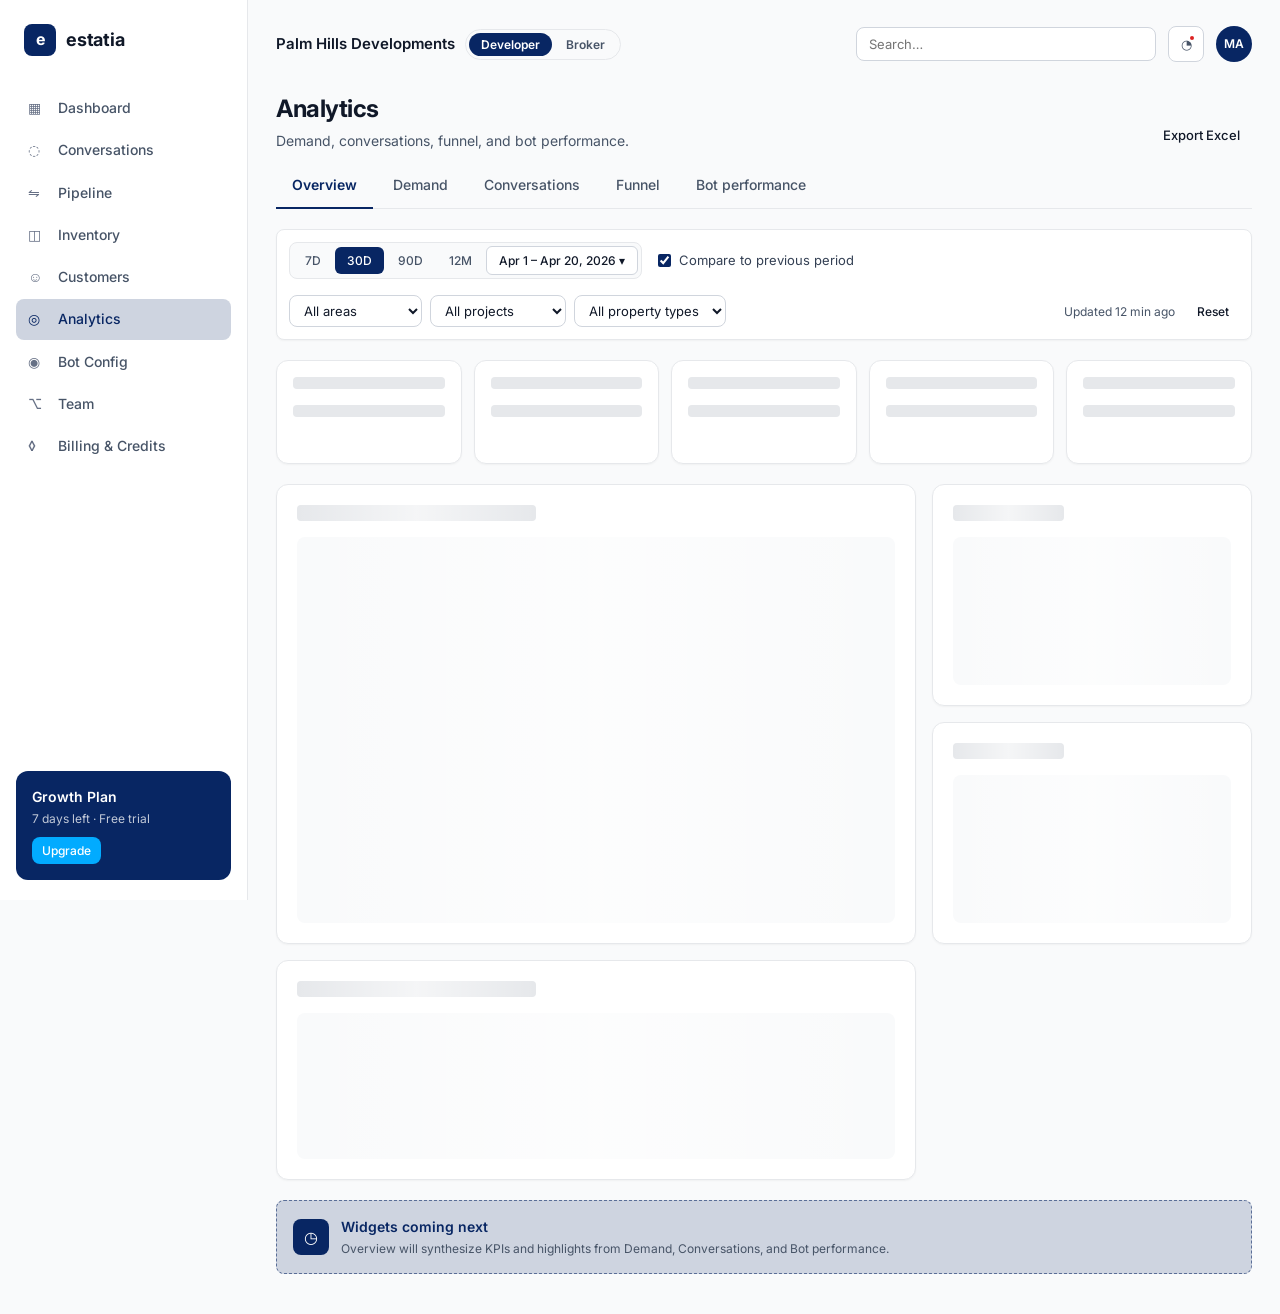
==== docs/prototype/analytics/index.html @ fd3fb876 "Add Subscriber Analytics — Demand Intelligence screen (SCR-160) MVP-aligned Demand Intelligence with" ====
<!DOCTYPE html>
<html lang="en">
<head>
  <meta charset="UTF-8" />
  <meta name="viewport" content="width=device-width, initial-scale=1.0" />
  <title>Estatia — Analytics</title>
  <link rel="stylesheet" href="styles.css" />
  <link rel="preconnect" href="https://fonts.googleapis.com" />
  <link rel="preconnect" href="https://fonts.gstatic.com" crossorigin />
  <link href="https://fonts.googleapis.com/css2?family=Inter:wght@400;500;600;700&display=swap" rel="stylesheet" />
</head>
<body>

<div class="app">

  <!-- Sidebar (reused from dashboard) -->
  <aside class="sidebar">
    <div class="brand">
      <div class="brand-mark">e</div>
      <div class="brand-name">estatia</div>
    </div>
    <nav class="nav">
      <a class="nav-item"><span class="ico">▦</span> Dashboard</a>
      <a class="nav-item"><span class="ico">◌</span> Conversations</a>
      <a class="nav-item"><span class="ico">⇋</span> Pipeline</a>
      <a class="nav-item"><span class="ico">◫</span> Inventory</a>
      <a class="nav-item"><span class="ico">☺</span> Customers</a>
      <a class="nav-item active"><span class="ico">◎</span> Analytics</a>
      <a class="nav-item"><span class="ico">◉</span> Bot Config</a>
      <a class="nav-item"><span class="ico">⌥</span> Team</a>
      <a class="nav-item"><span class="ico">◊</span> Billing &amp; Credits</a>
    </nav>
    <div class="sidebar-footer">
      <div class="plan-card">
        <div class="plan-title">Growth Plan</div>
        <div class="plan-sub">7 days left · Free trial</div>
        <button class="btn btn-primary btn-sm">Upgrade</button>
      </div>
    </div>
  </aside>

  <!-- Main -->
  <main class="main">

    <!-- Top Bar -->
    <header class="topbar">
      <div class="topbar-left">
        <div class="account">
          <div class="account-name" data-name-developer="Palm Hills Developments" data-name-broker="Nile Realty Brokers">Palm Hills Developments</div>
          <div class="mode-toggle" role="tablist" aria-label="Account mode">
            <button class="mode-btn is-active" data-mode="developer" role="tab" aria-selected="true">Developer</button>
            <button class="mode-btn" data-mode="broker" role="tab" aria-selected="false">Broker</button>
          </div>
        </div>
      </div>
      <div class="topbar-right">
        <div class="search"><input type="search" placeholder="Search…" /></div>
        <button class="icon-btn" aria-label="Notifications">◔<span class="dot"></span></button>
        <div class="avatar">MA</div>
      </div>
    </header>

    <!-- Page header -->
    <div class="page-header">
      <div>
        <h1>Analytics</h1>
        <div class="subtitle">Demand, conversations, funnel, and bot performance.</div>
      </div>
      <div class="page-header-actions">
        <button class="btn btn-secondary">Export Excel</button>
      </div>
    </div>

    <!-- Section tabs -->
    <nav class="section-tabs" aria-label="Analytics sections">
      <a class="section-tab is-active" data-tab="overview">Overview</a>
      <a class="section-tab" data-tab="demand">Demand</a>
      <a class="section-tab" data-tab="conversations">Conversations</a>
      <a class="section-tab" data-tab="funnel">Funnel</a>
      <a class="section-tab" data-tab="bot">Bot performance</a>
    </nav>

    <!-- Global filter bar -->
    <div class="filter-bar" role="region" aria-label="Filters">
      <div class="filter-group filter-range">
        <button class="range-btn">7D</button>
        <button class="range-btn is-active">30D</button>
        <button class="range-btn">90D</button>
        <button class="range-btn">12M</button>
        <button class="range-btn range-custom">Apr 1 – Apr 20, 2026 ▾</button>
      </div>

      <div class="filter-group">
        <label class="filter-toggle">
          <input type="checkbox" checked />
          <span>Compare to previous period</span>
        </label>
      </div>

      <div class="filter-group filter-selects">
        <select class="filter-select">
          <option>All areas</option>
          <option>6th of October</option>
          <option>New Cairo</option>
          <option>North Coast</option>
        </select>
        <select class="filter-select">
          <option>All projects</option>
          <option>Palm Hills West</option>
          <option>Badya</option>
        </select>
        <select class="filter-select">
          <option>All property types</option>
          <option>Apartment</option>
          <option>Villa</option>
          <option>Townhouse</option>
        </select>
      </div>

      <div class="filter-group filter-tail">
        <span class="filter-meta muted">Updated 12 min ago</span>
        <button class="btn btn-ghost btn-sm">Reset</button>
      </div>
    </div>

    <!-- Content region (placeholder — widgets come in step 2+) -->
    <section class="analytics-content" data-active-tab="overview">

      <!-- Overview placeholder -->
      <div class="tab-panel is-active" data-panel="overview">
        <div class="placeholder-strip">
          <div class="placeholder-kpi" aria-hidden="true"></div>
          <div class="placeholder-kpi" aria-hidden="true"></div>
          <div class="placeholder-kpi" aria-hidden="true"></div>
          <div class="placeholder-kpi" aria-hidden="true"></div>
          <div class="placeholder-kpi" aria-hidden="true"></div>
        </div>
        <div class="placeholder-grid">
          <div class="placeholder-widget placeholder-widget-lg" aria-hidden="true">
            <div class="placeholder-widget-head"></div>
            <div class="placeholder-widget-body"></div>
          </div>
          <div class="placeholder-widget" aria-hidden="true">
            <div class="placeholder-widget-head"></div>
            <div class="placeholder-widget-body"></div>
          </div>
          <div class="placeholder-widget" aria-hidden="true">
            <div class="placeholder-widget-head"></div>
            <div class="placeholder-widget-body"></div>
          </div>
          <div class="placeholder-widget" aria-hidden="true">
            <div class="placeholder-widget-head"></div>
            <div class="placeholder-widget-body"></div>
          </div>
        </div>
        <div class="scaffold-note">
          <span class="scaffold-note-icon" aria-hidden="true">◷</span>
          <div>
            <div class="scaffold-note-title">Widgets coming next</div>
            <div class="scaffold-note-sub muted">Overview will synthesize KPIs and highlights from Demand, Conversations, and Bot performance.</div>
          </div>
        </div>
      </div>

      <!-- DEMAND — Subscriber Analytics: Demand Intelligence (SCR-160) -->
      <div class="tab-panel" data-panel="demand" hidden>

        <!-- Section intro -->
        <div class="section-intro">
          <h2 class="section-heading">Demand Intelligence</h2>
          <p class="section-sub muted">What customers are most frequently asking for across areas, projects, and preferences.</p>
        </div>

        <!-- ── Top Signals ── -->
        <div class="analytics-section">
          <h3 class="section-title">Top Signals</h3>
          <div class="kpi-strip kpi-strip-5">
            <div class="kpi-card kpi-signal">
              <div class="kpi-label">Top area</div>
              <div class="kpi-value">New Cairo</div>
              <div class="kpi-delta good">412 inquiries · 22%</div>
            </div>
            <div class="kpi-card kpi-signal">
              <div class="kpi-label">Top project</div>
              <div class="kpi-value">Palm Hills West</div>
              <div class="kpi-delta good">218 inquiries · 12%</div>
            </div>
            <div class="kpi-card kpi-signal">
              <div class="kpi-label">Top property type</div>
              <div class="kpi-value">Apartment</div>
              <div class="kpi-delta good">1,257 inquiries · 68%</div>
            </div>
            <div class="kpi-card kpi-signal">
              <div class="kpi-label">Top budget range</div>
              <div class="kpi-value">2–5M EGP</div>
              <div class="kpi-delta good">757 inquiries · 41%</div>
            </div>
            <div class="kpi-card kpi-signal">
              <div class="kpi-label">Top finishing</div>
              <div class="kpi-value">Fully Finished</div>
              <div class="kpi-delta good">776 inquiries · 42%</div>
            </div>
          </div>
        </div>

        <!-- ── Demand Distribution (Area + Projects) ── -->
        <div class="analytics-section">
          <h3 class="section-title">Demand Distribution</h3>
          <div class="widget-grid grid-2-1">
            <!-- A1 — horizontal ranked bars -->
            <article class="widget" data-metric="A1">
              <header class="widget-head">
                <div>
                  <span class="metric-id">A1</span>
                  <h3 class="widget-title">Inquiry volume by area</h3>
                </div>
                <div class="widget-actions">
                  <span class="phase-pill phase-mvp">MVP</span>
                  <button class="widget-menu" aria-label="Options">⋯</button>
                </div>
              </header>
              <div class="widget-body">
                <ul class="hbar-list">
                  <li><span class="hbar-label">New Cairo</span><div class="hbar"><span class="hbar-fill" style="width:100%"></span></div><span class="hbar-value">412</span></li>
                  <li><span class="hbar-label">6th of October</span><div class="hbar"><span class="hbar-fill" style="width:82%"></span></div><span class="hbar-value">339</span></li>
                  <li><span class="hbar-label">Sheikh Zayed</span><div class="hbar"><span class="hbar-fill" style="width:67%"></span></div><span class="hbar-value">276</span></li>
                  <li><span class="hbar-label">North Coast</span><div class="hbar"><span class="hbar-fill" style="width:55%"></span></div><span class="hbar-value">227</span></li>
                  <li><span class="hbar-label">Mostakbal City</span><div class="hbar"><span class="hbar-fill" style="width:43%"></span></div><span class="hbar-value">177</span></li>
                  <li><span class="hbar-label">New Admin. Capital</span><div class="hbar"><span class="hbar-fill" style="width:38%"></span></div><span class="hbar-value">156</span></li>
                  <li><span class="hbar-label">Ain Sokhna</span><div class="hbar"><span class="hbar-fill" style="width:26%"></span></div><span class="hbar-value">107</span></li>
                </ul>
              </div>
              <footer class="widget-foot muted">Click a bar to filter the Conversations list by area.</footer>
            </article>

            <!-- A2 — lollipop chart (Top projects) -->
            <article class="widget" data-metric="A2">
              <header class="widget-head">
                <div>
                  <span class="metric-id">A2</span>
                  <h3 class="widget-title">Top projects</h3>
                </div>
                <span class="phase-pill phase-mvp">MVP</span>
              </header>
              <div class="widget-body">
                <ul class="lollipop-list">
                  <li><span class="lolli-label">Palm Hills West</span><div class="lolli-track"><span class="lolli-line" style="width:100%"></span><span class="lolli-dot" style="left:100%"></span></div><span class="lolli-value">218</span></li>
                  <li><span class="lolli-label">Badya</span><div class="lolli-track"><span class="lolli-line" style="width:76%"></span><span class="lolli-dot" style="left:76%"></span></div><span class="lolli-value">165</span></li>
                  <li><span class="lolli-label">Mountain View</span><div class="lolli-track"><span class="lolli-line" style="width:58%"></span><span class="lolli-dot" style="left:58%"></span></div><span class="lolli-value">127</span></li>
                  <li><span class="lolli-label">Hyde Park</span><div class="lolli-track"><span class="lolli-line" style="width:44%"></span><span class="lolli-dot" style="left:44%"></span></div><span class="lolli-value">96</span></li>
                  <li><span class="lolli-label">Marassi</span><div class="lolli-track"><span class="lolli-line" style="width:33%"></span><span class="lolli-dot" style="left:33%"></span></div><span class="lolli-value">71</span></li>
                </ul>
              </div>
            </article>
          </div>
        </div><!-- /.analytics-section Demand Distribution -->

        <!-- ── Property Breakdown (Type + Bedrooms + Budget) ── -->
        <div class="analytics-section">
          <h3 class="section-title">Property Breakdown</h3>
          <div class="widget-grid grid-3">
            <!-- A3 — donut chart (Property type) -->
            <article class="widget" data-metric="A3">
              <header class="widget-head">
                <div>
                  <span class="metric-id">A3</span>
                  <h3 class="widget-title">Property type</h3>
                </div>
                <span class="phase-pill phase-mvp">MVP</span>
              </header>
              <div class="widget-body donut-body donut-body-compact">
                <div class="donut" style="--a:68;--b:84;--c:94;--d:98;">
                  <div class="donut-center">
                    <div class="donut-total">1,847</div>
                    <div class="donut-label muted">inquiries</div>
                  </div>
                </div>
                <ul class="donut-legend">
                  <li><span class="sw sw-p1"></span>Apartment<b>68%</b></li>
                  <li><span class="sw sw-p2"></span>Villa<b>16%</b></li>
                  <li><span class="sw sw-p3"></span>Townhouse<b>10%</b></li>
                  <li><span class="sw sw-p4"></span>Duplex<b>4%</b></li>
                  <li><span class="sw sw-p5"></span>Studio<b>2%</b></li>
                </ul>
              </div>
            </article>

            <!-- A4 — vertical column chart (Bedrooms) -->
            <article class="widget" data-metric="A4">
              <header class="widget-head">
                <div>
                  <span class="metric-id">A4</span>
                  <h3 class="widget-title">Bedrooms</h3>
                </div>
                <span class="phase-pill phase-mvp">MVP</span>
              </header>
              <div class="widget-body">
                <div class="col-chart" role="img" aria-label="Bedroom distribution">
                  <div class="col-col"><span class="col-val">2%</span><span class="col-bar" style="height:5%"></span><span class="col-label">Studio</span></div>
                  <div class="col-col"><span class="col-val">9%</span><span class="col-bar" style="height:24%"></span><span class="col-label">1 BR</span></div>
                  <div class="col-col"><span class="col-val">29%</span><span class="col-bar" style="height:76%"></span><span class="col-label">2 BR</span></div>
                  <div class="col-col is-peak"><span class="col-val">38%</span><span class="col-bar" style="height:100%"></span><span class="col-label">3 BR</span></div>
                  <div class="col-col"><span class="col-val">18%</span><span class="col-bar" style="height:47%"></span><span class="col-label">4 BR</span></div>
                  <div class="col-col"><span class="col-val">4%</span><span class="col-bar" style="height:11%"></span><span class="col-label">5+</span></div>
                </div>
              </div>
            </article>

            <!-- A5 — 100% stacked segmented bar (Budget range) -->
            <article class="widget" data-metric="A5">
              <header class="widget-head">
                <div>
                  <span class="metric-id">A5</span>
                  <h3 class="widget-title">Budget range distribution</h3>
                </div>
                <span class="phase-pill phase-mvp">MVP</span>
              </header>
              <div class="widget-body stacked-body">
                <div class="stacked-scale">
                  <span>0%</span><span>25%</span><span>50%</span><span>75%</span><span>100%</span>
                </div>
                <div class="stacked-bar">
                  <span class="stacked-seg seg-1" style="width:41%">41%</span>
                  <span class="stacked-seg seg-2" style="width:32%">32%</span>
                  <span class="stacked-seg seg-3" style="width:16%">16%</span>
                  <span class="stacked-seg seg-4" style="width:11%">11%</span>
                </div>
                <ul class="stacked-legend">
                  <li><span class="sw sw-s1"></span>2–5M EGP<b>757</b></li>
                  <li><span class="sw sw-s2"></span>5–10M EGP<b>591</b></li>
                  <li><span class="sw sw-s3"></span>10M+ EGP<b>296</b></li>
                  <li><span class="sw sw-s4"></span>&lt;2M EGP<b>203</b></li>
                </ul>
              </div>
            </article>
          </div>
        </div><!-- /.analytics-section Property Breakdown -->

        <!-- ── Customer Preferences ── -->
        <div class="analytics-section">
          <h3 class="section-title">Customer Preferences</h3>
          <div class="widget-grid grid-2">
            <!-- A7 — Finishing preference (rings) -->
            <article class="widget" data-metric="A7">
              <header class="widget-head">
                <div>
                  <span class="metric-id">A7</span>
                  <h3 class="widget-title">Finishing preference</h3>
                </div>
                <span class="phase-pill phase-mvp">MVP</span>
              </header>
              <div class="widget-body donut-body">
                <div class="donut" style="--a:42;--b:70;--c:82;--d:94;">
                  <div class="donut-center">
                    <div class="donut-total">1,847</div>
                    <div class="donut-label muted">inquiries</div>
                  </div>
                </div>
                <ul class="donut-legend">
                  <li><span class="sw sw-p1"></span>Fully Finished<b>42%</b></li>
                  <li><span class="sw sw-p2"></span>Semi-Finished<b>28%</b></li>
                  <li><span class="sw sw-p3"></span>Furnished<b>12%</b></li>
                  <li><span class="sw sw-p4"></span>Flexi-Finished<b>12%</b></li>
                  <li><span class="sw sw-p5"></span>Not Finished<b>6%</b></li>
                </ul>
              </div>
            </article>

            <!-- A6 — Delivery timeline preference (horizontal bar chart) -->
            <article class="widget" data-metric="A6">
              <header class="widget-head">
                <div>
                  <span class="metric-id">A6</span>
                  <h3 class="widget-title">Delivery timeline preference</h3>
                </div>
                <span class="phase-pill phase-mvp">MVP</span>
              </header>
              <div class="widget-body">
                <ul class="hbar-list hbar-list-compact">
                  <li>
                    <span class="hbar-label">Ready / Immediate</span>
                    <div class="hbar"><span class="hbar-fill" style="width:46%"></span></div>
                    <span class="hbar-value">849</span>
                  </li>
                  <li>
                    <span class="hbar-label">1–2 years</span>
                    <div class="hbar"><span class="hbar-fill" style="width:100%"></span></div>
                    <span class="hbar-value">647</span>
                  </li>
                  <li>
                    <span class="hbar-label">3–5 years</span>
                    <div class="hbar"><span class="hbar-fill" style="width:40%"></span></div>
                    <span class="hbar-value">258</span>
                  </li>
                  <li>
                    <span class="hbar-label">5+ years</span>
                    <div class="hbar"><span class="hbar-fill" style="width:14%"></span></div>
                    <span class="hbar-value">93</span>
                  </li>
                </ul>
              </div>
              <footer class="widget-foot muted">Share of inquiries by requested handover window.</footer>
            </article>
          </div>
        </div><!-- /.analytics-section Customer Preferences -->

        <!-- ── Broker-only: Top Developers by Inquiry ── -->
        <div class="analytics-section broker-only" data-mode="broker" hidden>
          <div class="section-title-row">
            <h3 class="section-title">Top Developers by Inquiry</h3>
            <span class="phase-pill phase-broker">Broker mode</span>
          </div>
          <div class="widget-grid">
            <article class="widget" data-metric="A8">
              <header class="widget-head">
                <div>
                  <span class="metric-id">A8</span>
                  <h3 class="widget-title">Top developers</h3>
                </div>
                <div class="widget-actions">
                  <span class="phase-pill phase-broker">Broker</span>
                  <button class="widget-menu" aria-label="Options">⋯</button>
                </div>
              </header>
              <div class="widget-body">
                <ul class="hbar-list">
                  <li><span class="hbar-label">Palm Hills Developments</span><div class="hbar"><span class="hbar-fill hbar-fill-alt" style="width:100%"></span></div><span class="hbar-value">287</span></li>
                  <li><span class="hbar-label">SODIC</span><div class="hbar"><span class="hbar-fill hbar-fill-alt" style="width:78%"></span></div><span class="hbar-value">224</span></li>
                  <li><span class="hbar-label">Mountain View</span><div class="hbar"><span class="hbar-fill hbar-fill-alt" style="width:64%"></span></div><span class="hbar-value">183</span></li>
                  <li><span class="hbar-label">Emaar Misr</span><div class="hbar"><span class="hbar-fill hbar-fill-alt" style="width:52%"></span></div><span class="hbar-value">149</span></li>
                  <li><span class="hbar-label">Hyde Park</span><div class="hbar"><span class="hbar-fill hbar-fill-alt" style="width:41%"></span></div><span class="hbar-value">117</span></li>
                  <li><span class="hbar-label">Tatweer Misr</span><div class="hbar"><span class="hbar-fill hbar-fill-alt" style="width:33%"></span></div><span class="hbar-value">95</span></li>
                  <li><span class="hbar-label">Orascom Development</span><div class="hbar"><span class="hbar-fill hbar-fill-alt" style="width:24%"></span></div><span class="hbar-value">68</span></li>
                </ul>
              </div>
              <footer class="widget-foot muted">Derived from this broker's own conversations only.</footer>
            </article>
          </div>
        </div><!-- /.broker-only -->

      </div>

      <div class="tab-panel" data-panel="conversations" hidden>
        <div class="scaffold-note">
          <span class="scaffold-note-icon" aria-hidden="true">◷</span>
          <div>
            <div class="scaffold-note-title">Conversations — 10 widgets planned</div>
            <div class="scaffold-note-sub muted">B1–B10. Volume, timing, language, and bot containment.</div>
          </div>
        </div>
      </div>

      <div class="tab-panel" data-panel="funnel" hidden>
        <div class="scaffold-note">
          <span class="scaffold-note-icon" aria-hidden="true">◷</span>
          <div>
            <div class="scaffold-note-title">Conversion Funnel — 8 widgets planned</div>
            <div class="scaffold-note-sub muted">C1–C8. Pipeline stage counts, transition rates, and time-in-stage.</div>
          </div>
        </div>
      </div>

      <div class="tab-panel" data-panel="bot" hidden>
        <div class="scaffold-note">
          <span class="scaffold-note-icon" aria-hidden="true">◷</span>
          <div>
            <div class="scaffold-note-title">Bot Performance — 6 widgets planned</div>
            <div class="scaffold-note-sub muted">D1–D6. Credits, cost efficiency, fallback rate, and projections.</div>
          </div>
        </div>
      </div>

    </section>

  </main>
</div>

<script src="app.js"></script>
</body>
</html>
---- docs/prototype/analytics/styles.css ----
/* ───────────────────────────────────────────────
   Estatia — Analytics
   Reuses tokens + base shell from the dashboard
─────────────────────────────────────────────── */
@import url("../dashboard/styles.css");

/* Page header actions */
.page-header-actions { display: flex; gap: var(--sp-2); }

/* ─────────── Mode toggle (Developer / Broker) ─────────── */
.mode-toggle {
  display: inline-flex;
  padding: 3px;
  background: var(--bg-light);
  border: 1px solid var(--border-alt);
  border-radius: 999px;
  gap: 2px;
}
.mode-btn {
  padding: 4px var(--sp-3);
  font-size: 12px;
  font-weight: 600;
  color: var(--text-lighter);
  background: transparent;
  border: 0;
  border-radius: 999px;
  cursor: pointer;
  transition: background .15s, color .15s;
  font-family: inherit;
  pointer-events: auto;
  position: relative;
  z-index: 1;
}
.mode-btn:hover { color: var(--text-default); background: var(--bg-default); }
.mode-btn.is-active[data-mode="developer"] {
  background: var(--brand-primary-50);
  color: var(--text-inverse);
}
.mode-btn.is-active[data-mode="broker"] {
  background: var(--brand-tertiary-50);
  color: var(--text-inverse);
}

/* ─────────── Section tabs ─────────── */
.section-tabs {
  display: flex;
  gap: var(--sp-1);
  border-bottom: 1px solid var(--border-alt);
  margin-top: -8px;
}
.section-tab {
  padding: var(--sp-3) var(--sp-4);
  font-size: 14px;
  font-weight: 500;
  color: var(--text-lighter);
  border-bottom: 2px solid transparent;
  margin-bottom: -1px;
  cursor: pointer;
  transition: color .15s, border-color .15s;
}
.section-tab:hover { color: var(--text-default); }
.section-tab.is-active {
  color: var(--brand-primary-50);
  border-bottom-color: var(--brand-primary-50);
  font-weight: 600;
}

/* ─────────── Filter bar ─────────── */
.filter-bar {
  display: flex;
  align-items: center;
  gap: var(--sp-4);
  padding: var(--sp-3);
  background: var(--bg-default);
  border: 1px solid var(--border-alt);
  border-radius: var(--radius-sm);
  box-shadow: var(--shadow-sm);
  flex-wrap: wrap;
  position: sticky;
  top: var(--sp-4);
  z-index: 5;
}
.filter-group {
  display: flex;
  align-items: center;
  gap: var(--sp-2);
}
.filter-range {
  padding: 3px;
  background: var(--bg-light);
  border: 1px solid var(--border-alt);
  border-radius: var(--radius-sm);
  gap: 2px;
}
.filter-range .range-btn {
  padding: var(--sp-1-5) var(--sp-3);
  font-size: 12px;
  font-weight: 500;
  color: var(--text-lighter);
  border-radius: 6px;
  background: transparent;
}
.filter-range .range-btn:hover { color: var(--text-default); }
.filter-range .range-btn.is-active {
  background: var(--brand-primary-50);
  color: var(--text-inverse);
}
.filter-range .range-custom {
  padding: var(--sp-1-5) var(--sp-3);
  background: var(--bg-default);
  border: 1px solid var(--border-default);
  color: var(--text-default);
  font-size: 12px;
}

.filter-toggle {
  display: inline-flex;
  align-items: center;
  gap: var(--sp-2);
  font-size: 13px;
  color: var(--text-light);
  cursor: pointer;
  user-select: none;
}
.filter-toggle input { accent-color: var(--brand-primary-50); }

.filter-selects { gap: var(--sp-2); }
.filter-select {
  padding: var(--sp-1-5) var(--sp-2-5);
  border: 1px solid var(--border-default);
  border-radius: var(--radius-sm);
  background: var(--bg-default);
  color: var(--text-default);
  font-family: inherit;
  font-size: 13px;
}
.filter-select:focus {
  outline: none;
  border-color: var(--brand-primary-50);
  box-shadow: 0 0 0 3px var(--bg-brand-primary-lighter);
}

.filter-tail {
  margin-left: auto;
  gap: var(--sp-3);
}
.filter-meta { font-size: 12px; }

/* ─────────── Content region / tab panels ─────────── */
.analytics-content { display: flex; flex-direction: column; gap: var(--sp-5); }
.tab-panel { display: none; flex-direction: column; gap: var(--sp-5); }
.tab-panel.is-active { display: flex; }

/* ─────────── Placeholder widgets ─────────── */
.placeholder-strip {
  display: grid;
  grid-template-columns: repeat(5, 1fr);
  gap: var(--sp-3);
}
.placeholder-kpi {
  height: 104px;
  background: var(--bg-default);
  border: 1px solid var(--border-alt);
  border-radius: var(--radius);
  box-shadow: var(--shadow-sm);
  position: relative;
  overflow: hidden;
}
.placeholder-kpi::before,
.placeholder-widget-head::before,
.placeholder-widget-body::before {
  content: "";
  position: absolute;
  inset: 0;
  background: linear-gradient(
    90deg,
    transparent 0%,
    rgba(255, 255, 255, 0.6) 50%,
    transparent 100%
  );
  animation: shimmer 2s infinite;
}
.placeholder-kpi::after {
  content: "";
  position: absolute;
  top: 16px;
  left: 16px;
  right: 16px;
  height: 12px;
  background: var(--border-alt);
  border-radius: 4px;
  box-shadow: 0 28px 0 0 var(--border-alt), 0 52px 0 -6px var(--border-alt);
}

.placeholder-grid {
  display: grid;
  grid-template-columns: 2fr 1fr;
  gap: var(--sp-4);
}
.placeholder-widget {
  background: var(--bg-default);
  border: 1px solid var(--border-alt);
  border-radius: var(--radius);
  box-shadow: var(--shadow-sm);
  padding: var(--sp-5);
  min-height: 220px;
  display: flex;
  flex-direction: column;
  gap: var(--sp-4);
  position: relative;
  overflow: hidden;
}
.placeholder-widget-lg { grid-column: 1 / 2; grid-row: 1 / 3; min-height: 460px; }
.placeholder-widget-head {
  height: 16px;
  width: 40%;
  background: var(--border-alt);
  border-radius: 4px;
  position: relative;
  overflow: hidden;
}
.placeholder-widget-body {
  flex: 1;
  background: var(--bg-light);
  border-radius: var(--radius-sm);
  position: relative;
  overflow: hidden;
}

@keyframes shimmer {
  0% { transform: translateX(-100%); }
  100% { transform: translateX(100%); }
}

/* ─────────── Scaffold note (placeholder callout) ─────────── */
.scaffold-note {
  display: flex;
  align-items: center;
  gap: var(--sp-3);
  padding: var(--sp-4);
  background: var(--bg-brand-primary-lighter);
  border: 1px dashed var(--brand-primary-30);
  border-radius: var(--radius-sm);
  color: var(--brand-primary-50);
}
.scaffold-note-icon {
  width: 36px;
  height: 36px;
  border-radius: var(--radius-sm);
  background: var(--brand-primary-50);
  color: var(--text-inverse);
  display: grid;
  place-items: center;
  font-size: 16px;
  flex-shrink: 0;
}
.scaffold-note-title { font-weight: 600; font-size: 14px; color: var(--brand-primary-50); }
.scaffold-note-sub { font-size: 12px; margin-top: 2px; }

/* ─────────── KPI strip (real) ─────────── */
.kpi-strip {
  display: grid;
  grid-template-columns: repeat(4, 1fr);
  gap: var(--sp-3);
}
.kpi-strip.kpi-strip-5 { grid-template-columns: repeat(5, 1fr); }

/* ─────────── Section headings ─────────── */
.section-intro {
  display: flex;
  flex-direction: column;
  gap: 4px;
  margin-bottom: calc(var(--sp-2) * -1);
}
.section-heading {
  font-size: 20px;
  font-weight: 700;
  color: var(--text-default);
  letter-spacing: -.02em;
}
.section-sub { font-size: 13px; }
.analytics-section {
  display: flex;
  flex-direction: column;
  gap: var(--sp-3);
}
.section-title {
  font-size: 12px;
  font-weight: 700;
  color: var(--text-lighter);
  letter-spacing: .1em;
  text-transform: uppercase;
}
.section-title-row {
  display: flex;
  align-items: center;
  gap: var(--sp-2);
}

/* Broker-only visibility (body / account flips data-mode="broker" to reveal) */
.broker-only[hidden] { display: none; }

/* Broker-mode accent for hbar fills */
.hbar-fill.hbar-fill-alt {
  background: linear-gradient(
    90deg,
    var(--brand-tertiary-50),
    var(--brand-tertiary-30, var(--brand-tertiary-50))
  );
}
.hbar-list li:hover .hbar-fill.hbar-fill-alt {
  background: var(--brand-tertiary-70, var(--brand-tertiary-50));
}

/* ─────────── Widget shell ─────────── */
.widget-grid { display: grid; gap: var(--sp-4); }
.widget-grid.grid-2-1 { grid-template-columns: 2fr 1fr; }
.widget-grid.grid-2 { grid-template-columns: 1fr 1fr; }
.widget-grid.grid-3 { grid-template-columns: repeat(3, 1fr); }

.widget {
  background: var(--bg-default);
  border: 1px solid var(--border-alt);
  border-radius: var(--radius);
  box-shadow: var(--shadow-sm);
  padding: var(--sp-5);
  display: flex;
  flex-direction: column;
  gap: var(--sp-4);
}
.widget-head {
  display: flex;
  justify-content: space-between;
  align-items: flex-start;
  gap: var(--sp-3);
}
.widget-head > div:first-child { display: flex; flex-direction: column; gap: 4px; }
.metric-id {
  font-size: 10px;
  font-weight: 700;
  color: var(--text-lightest);
  letter-spacing: .08em;
  text-transform: uppercase;
}
.widget-title {
  font-size: 15px;
  font-weight: 600;
  color: var(--text-default);
  letter-spacing: -.01em;
}
.widget-actions { display: flex; align-items: center; gap: var(--sp-2); }
.widget-menu {
  width: 24px;
  height: 24px;
  border-radius: 6px;
  color: var(--text-lightest);
  font-size: 14px;
}
.widget-menu:hover { background: var(--bg-light); color: var(--text-default); }
.widget-body { flex: 1; }
.widget-foot {
  font-size: 12px;
  padding-top: var(--sp-3);
  border-top: 1px dashed var(--border-alt);
}

/* ─────────── Phase pills ─────────── */
.phase-pill {
  font-size: 10px;
  font-weight: 600;
  padding: 3px var(--sp-2);
  border-radius: 999px;
  letter-spacing: .04em;
  text-transform: uppercase;
}
.phase-mvp { background: var(--bg-success-light); color: var(--success-70); }
.phase-data { background: var(--bg-caution-light); color: var(--caution-70); }
.phase-p2 { background: var(--bg-light); color: var(--text-lighter); border: 1px solid var(--border-alt); }
.phase-broker {
  background: var(--bg-brand-tertiary-lighter);
  color: var(--brand-tertiary-70);
}

/* ─────────── Horizontal bar list (A1, A2) ─────────── */
.hbar-list {
  list-style: none;
  display: flex;
  flex-direction: column;
  gap: var(--sp-2-5);
}
.hbar-list li {
  display: grid;
  grid-template-columns: 160px 1fr 56px;
  align-items: center;
  gap: var(--sp-3);
  font-size: 13px;
}
.hbar-label {
  color: var(--text-light);
  white-space: nowrap;
  overflow: hidden;
  text-overflow: ellipsis;
}
.hbar {
  height: 10px;
  background: var(--bg-light);
  border-radius: 999px;
  overflow: hidden;
  position: relative;
}
.hbar-fill {
  display: block;
  height: 100%;
  background: linear-gradient(
    90deg,
    var(--brand-primary-50),
    var(--brand-primary-30)
  );
  border-radius: 999px;
  transition: width .6s ease;
}
.hbar-value {
  text-align: right;
  font-weight: 600;
  color: var(--text-default);
  font-variant-numeric: tabular-nums;
}

.hbar-list li:hover .hbar-fill {
  background: var(--brand-secondary-50);
}

/* ─────────── Distribution list (A3, A4, A5, A7) ─────────── */
.dist-list {
  list-style: none;
  display: flex;
  flex-direction: column;
  gap: var(--sp-3);
}
.dist-row {
  display: flex;
  justify-content: space-between;
  align-items: baseline;
  margin-bottom: var(--sp-1-5);
  font-size: 13px;
}
.dist-label { color: var(--text-light); font-weight: 500; }
.dist-value {
  color: var(--text-default);
  font-weight: 600;
  font-variant-numeric: tabular-nums;
}
.dist-bar {
  height: 8px;
  background: var(--bg-light);
  border-radius: 999px;
  overflow: hidden;
}
.dist-fill {
  display: block;
  height: 100%;
  background: var(--brand-primary-50);
  border-radius: 999px;
  transition: width .6s ease;
}

/* ─────────── Empty states (MVP-data, Phase 2, broker) ─────────── */
.widget.is-empty,
.widget.is-broker {
  background: var(--bg-light);
  border-style: dashed;
}
.widget-empty-state {
  display: flex;
  flex-direction: column;
  align-items: flex-start;
  justify-content: center;
  gap: var(--sp-2);
  min-height: 160px;
}
.empty-icon {
  width: 40px;
  height: 40px;
  border-radius: var(--radius-sm);
  background: var(--bg-default);
  border: 1px solid var(--border-alt);
  color: var(--text-lighter);
  display: grid;
  place-items: center;
  font-size: 18px;
  margin-bottom: var(--sp-1);
}
.widget.is-broker .empty-icon {
  background: var(--bg-brand-tertiary-lighter);
  border-color: var(--brand-tertiary-50);
  color: var(--brand-tertiary-70);
}
.empty-title {
  font-weight: 600;
  font-size: 14px;
  color: var(--text-default);
}
.empty-sub { font-size: 12px; line-height: 1.5; }
.empty-stats {
  display: flex;
  gap: var(--sp-4);
  margin: var(--sp-2) 0;
  padding: var(--sp-2-5) var(--sp-3);
  background: var(--bg-default);
  border: 1px solid var(--border-alt);
  border-radius: var(--radius-sm);
}
.empty-stats > div {
  display: flex;
  flex-direction: column;
  gap: 2px;
}
.empty-stats b {
  font-size: 16px;
  font-weight: 700;
  color: var(--text-default);
  font-variant-numeric: tabular-nums;
}
.empty-stats span { font-size: 11px; }

/* ─────────── KPI cards ─────────── */
.kpi-card {
  background: var(--bg-default);
  border: 1px solid var(--border-alt);
  border-radius: var(--radius);
  box-shadow: var(--shadow-sm);
  padding: var(--sp-4);
  display: flex;
  flex-direction: column;
  gap: 4px;
}
.kpi-label {
  font-size: 12px;
  color: var(--text-lighter);
  font-weight: 500;
}
.kpi-value {
  font-size: 24px;
  font-weight: 700;
  color: var(--text-default);
  font-variant-numeric: tabular-nums;
  letter-spacing: -.02em;
}
.kpi-delta {
  font-size: 12px;
  font-weight: 500;
  color: var(--text-lighter);
  margin-top: 2px;
}
.kpi-delta.up { color: var(--success-70); }
.kpi-delta.down { color: var(--danger-70); }
.kpi-delta.good { color: var(--text-light); }

/* ─────────── Shared color swatches ─────────── */
.sw {
  display: inline-block;
  width: 10px;
  height: 10px;
  border-radius: 3px;
  flex-shrink: 0;
}
.sw-p1, .sw-s1 { background: var(--brand-primary-50); }
.sw-p2, .sw-s2 { background: var(--brand-secondary-50); }
.sw-p3, .sw-s3 { background: var(--brand-tertiary-50); }
.sw-p4, .sw-s4 { background: var(--success-50, #52a675); }
.sw-p5 { background: var(--caution-50, #d4a24c); }

/* ─────────── Donut chart (A3) ─────────── */
.donut-body {
  display: grid;
  grid-template-columns: 1fr 1fr;
  gap: var(--sp-4);
  align-items: center;
}
.donut {
  --a: 25; --b: 50; --c: 75; --d: 90;
  --ring: 18px;
  position: relative;
  width: 160px;
  height: 160px;
  border-radius: 50%;
  background: conic-gradient(
    var(--brand-primary-50) 0 calc(var(--a) * 1%),
    var(--brand-secondary-50) calc(var(--a) * 1%) calc(var(--b) * 1%),
    var(--brand-tertiary-50) calc(var(--b) * 1%) calc(var(--c) * 1%),
    var(--success-50, #52a675) calc(var(--c) * 1%) calc(var(--d) * 1%),
    var(--caution-50, #d4a24c) calc(var(--d) * 1%) 100%
  );
  margin: 0 auto;
}
.donut::after {
  content: "";
  position: absolute;
  inset: var(--ring);
  background: var(--bg-default);
  border-radius: 50%;
}
.donut-center {
  position: absolute;
  inset: 0;
  display: grid;
  place-items: center;
  text-align: center;
  z-index: 1;
}
.donut-total {
  font-size: 20px;
  font-weight: 700;
  color: var(--text-default);
  font-variant-numeric: tabular-nums;
  line-height: 1;
}
.donut-label { font-size: 11px; margin-top: 2px; }
.donut-legend {
  list-style: none;
  display: flex;
  flex-direction: column;
  gap: var(--sp-2);
  font-size: 13px;
}
.donut-legend li {
  display: grid;
  grid-template-columns: 12px 1fr auto;
  align-items: center;
  gap: var(--sp-2);
  color: var(--text-light);
}
.donut-legend b {
  color: var(--text-default);
  font-weight: 600;
  font-variant-numeric: tabular-nums;
}

/* ─────────── Lollipop chart (A2) ─────────── */
.lollipop-list {
  list-style: none;
  display: flex;
  flex-direction: column;
  gap: var(--sp-3);
}
.lollipop-list li {
  display: grid;
  grid-template-columns: 120px 1fr 40px;
  align-items: center;
  gap: var(--sp-3);
  font-size: 13px;
}
.lolli-label {
  color: var(--text-light);
  white-space: nowrap;
  overflow: hidden;
  text-overflow: ellipsis;
}
.lolli-track {
  position: relative;
  height: 16px;
  display: flex;
  align-items: center;
}
.lolli-line {
  display: block;
  height: 2px;
  background: var(--brand-primary-30);
  border-radius: 999px;
}
.lolli-dot {
  position: absolute;
  top: 50%;
  width: 12px;
  height: 12px;
  border-radius: 50%;
  background: var(--brand-primary-50);
  border: 2px solid var(--bg-default);
  box-shadow: 0 0 0 1px var(--brand-primary-50);
  transform: translate(-50%, -50%);
}
.lolli-value {
  text-align: right;
  font-weight: 600;
  color: var(--text-default);
  font-variant-numeric: tabular-nums;
}

/* ─────────── Column chart (A4) ─────────── */
.col-chart {
  display: flex;
  align-items: flex-end;
  gap: var(--sp-2);
  height: 180px;
  padding-top: var(--sp-4);
}
.col-col {
  flex: 1;
  display: flex;
  flex-direction: column;
  align-items: center;
  justify-content: flex-end;
  gap: var(--sp-2);
  height: 100%;
  position: relative;
}
.col-val {
  font-size: 11px;
  font-weight: 600;
  color: var(--text-lighter);
  font-variant-numeric: tabular-nums;
}
.col-bar {
  width: 100%;
  max-width: 44px;
  background: linear-gradient(
    180deg,
    var(--brand-primary-30),
    var(--brand-primary-50)
  );
  border-radius: 6px 6px 0 0;
  min-height: 4px;
  transition: height .6s ease;
}
.col-col.is-peak .col-bar {
  background: linear-gradient(
    180deg,
    var(--brand-secondary-30, var(--brand-secondary-50)),
    var(--brand-secondary-50)
  );
}
.col-col.is-peak .col-val { color: var(--brand-secondary-70, var(--brand-secondary-50)); }
.col-label {
  font-size: 11px;
  color: var(--text-light);
  font-weight: 500;
}

/* ─────────── Stacked segmented bar (A5) ─────────── */
.stacked-body {
  display: flex;
  flex-direction: column;
  gap: var(--sp-2);
}
.stacked-scale {
  display: flex;
  justify-content: space-between;
  font-size: 10px;
  color: var(--text-lightest);
  font-variant-numeric: tabular-nums;
}
.stacked-bar {
  display: flex;
  height: 28px;
  border-radius: var(--radius-sm);
  overflow: hidden;
  background: var(--bg-light);
}
.stacked-seg {
  display: grid;
  place-items: center;
  font-size: 11px;
  font-weight: 600;
  color: var(--text-inverse);
  white-space: nowrap;
  transition: flex-basis .4s ease;
}
.stacked-seg.seg-1 { background: var(--brand-primary-50); }
.stacked-seg.seg-2 { background: var(--brand-secondary-50); }
.stacked-seg.seg-3 { background: var(--brand-tertiary-50); }
.stacked-seg.seg-4 { background: var(--success-50, #52a675); }
.stacked-legend {
  list-style: none;
  display: flex;
  flex-wrap: wrap;
  gap: var(--sp-4);
  margin-top: var(--sp-2);
  font-size: 13px;
}
.stacked-legend li {
  display: inline-flex;
  align-items: center;
  gap: var(--sp-2);
  color: var(--text-light);
}
.stacked-legend b {
  color: var(--text-default);
  font-weight: 600;
  font-variant-numeric: tabular-nums;
}

/* ─────────── Progress rings (A7) ─────────── */
.rings-body {
  display: grid;
  grid-template-columns: repeat(3, 1fr);
  gap: var(--sp-4);
}
.ring-card {
  display: flex;
  flex-direction: column;
  align-items: center;
  gap: var(--sp-2);
  padding: var(--sp-3);
}
.ring {
  --pct: 50;
  --ring-color: var(--brand-primary-50);
  --thickness: 12px;
  position: relative;
  width: 120px;
  height: 120px;
  border-radius: 50%;
  background:
    conic-gradient(
      var(--ring-color) 0 calc(var(--pct) * 1%),
      var(--bg-light) calc(var(--pct) * 1%) 100%
    );
}
.ring::after {
  content: "";
  position: absolute;
  inset: var(--thickness);
  background: var(--bg-default);
  border-radius: 50%;
}
.ring-pct {
  position: absolute;
  inset: 0;
  display: grid;
  place-items: center;
  font-size: 20px;
  font-weight: 700;
  color: var(--text-default);
  font-variant-numeric: tabular-nums;
  z-index: 1;
}
.ring-label {
  font-size: 14px;
  font-weight: 600;
  color: var(--text-default);
  margin-top: var(--sp-2);
}
.ring-sub { font-size: 12px; }

/* ─────────── Responsive ─────────── */
@media (max-width: 1200px) {
  .placeholder-strip { grid-template-columns: repeat(3, 1fr); }
  .placeholder-grid { grid-template-columns: 1fr; }
  .placeholder-widget-lg { grid-column: auto; grid-row: auto; min-height: 300px; }
  .kpi-strip,
  .kpi-strip.kpi-strip-5 { grid-template-columns: repeat(2, 1fr); }
  .widget-grid.grid-2-1,
  .widget-grid.grid-2,
  .widget-grid.grid-3 { grid-template-columns: 1fr 1fr; }
  .hbar-list li { grid-template-columns: 120px 1fr 48px; }
  .lollipop-list li { grid-template-columns: 100px 1fr 40px; }
  .donut-body { grid-template-columns: 1fr; }
  .rings-body { grid-template-columns: repeat(3, 1fr); }
}
@media (max-width: 860px) {
  .rings-body { grid-template-columns: 1fr; }
  .stacked-legend { gap: var(--sp-2); }
  .filter-bar { gap: var(--sp-3); }
  .filter-tail { margin-left: 0; }
  .section-tabs { overflow-x: auto; }
  .placeholder-strip { grid-template-columns: repeat(2, 1fr); }
  .kpi-strip { grid-template-columns: 1fr; }
  .widget-grid.grid-2-1,
  .widget-grid.grid-2,
  .widget-grid.grid-3 { grid-template-columns: 1fr; }
}
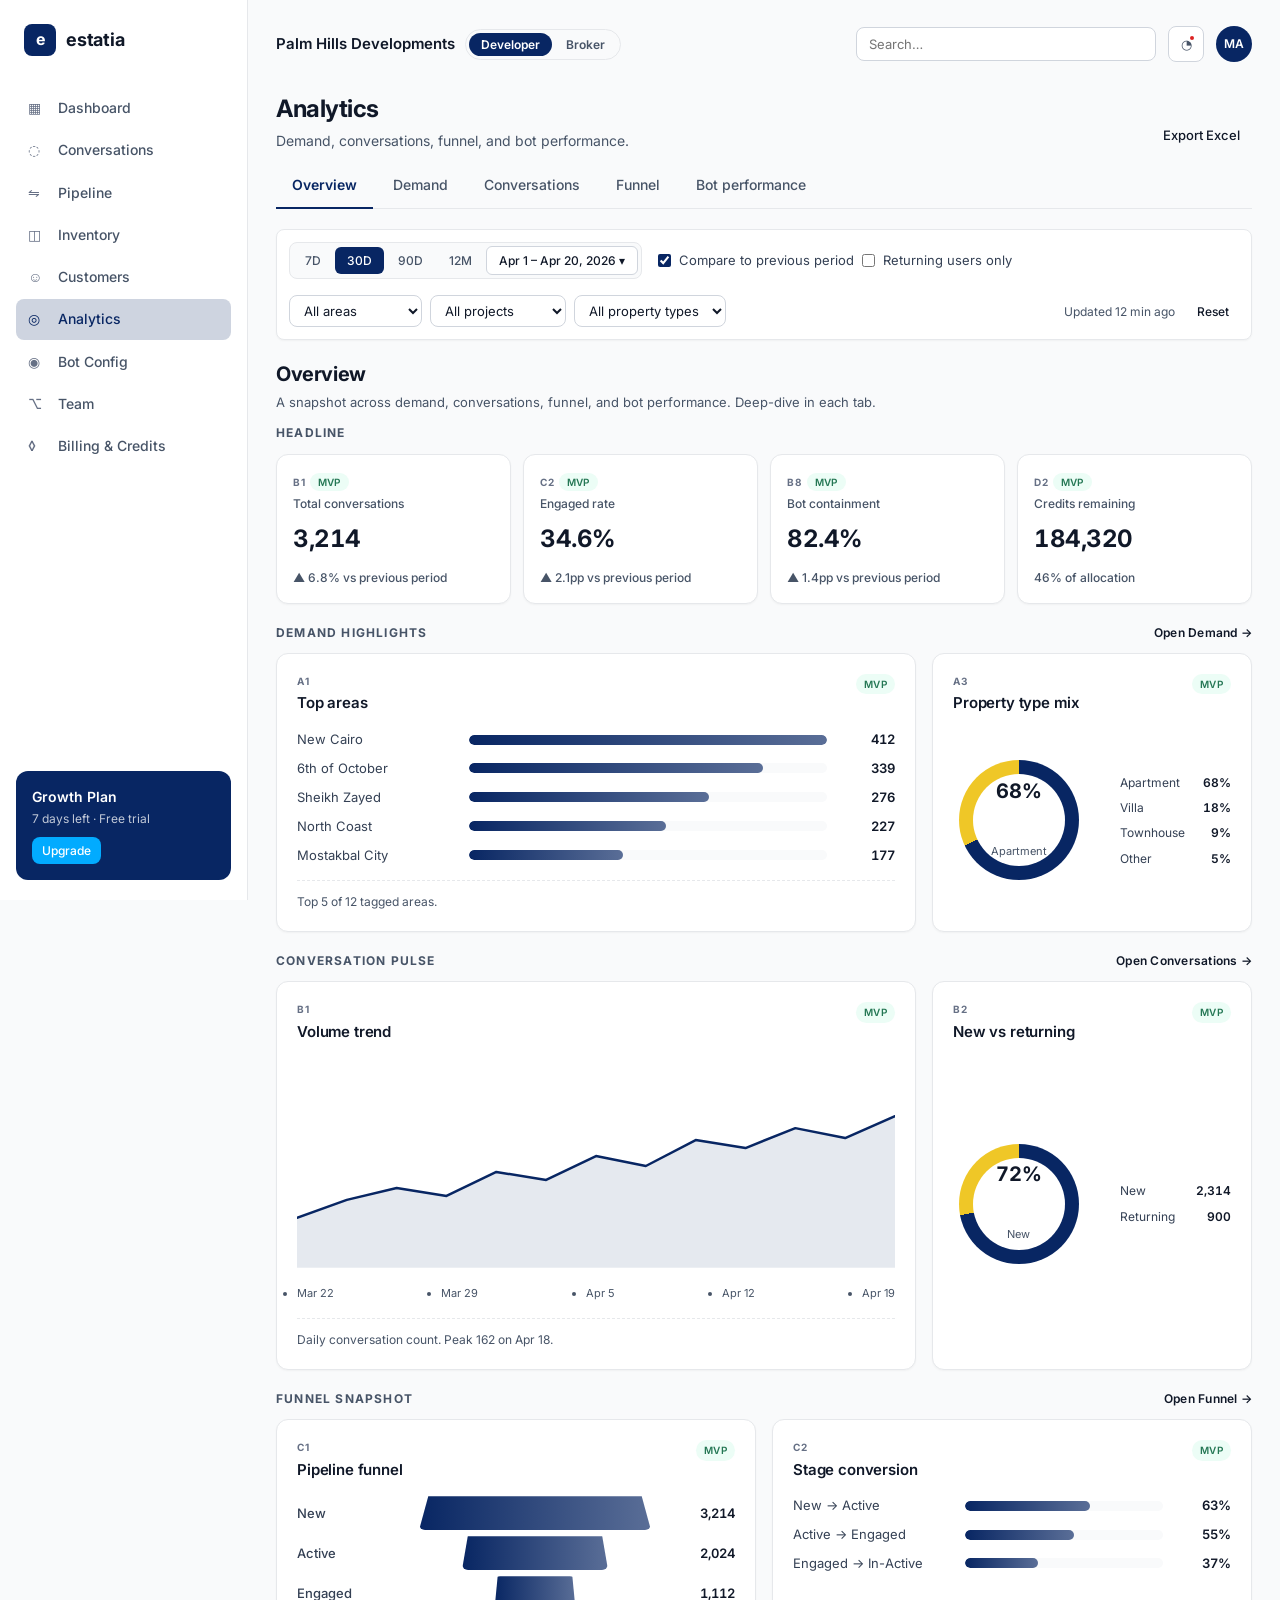
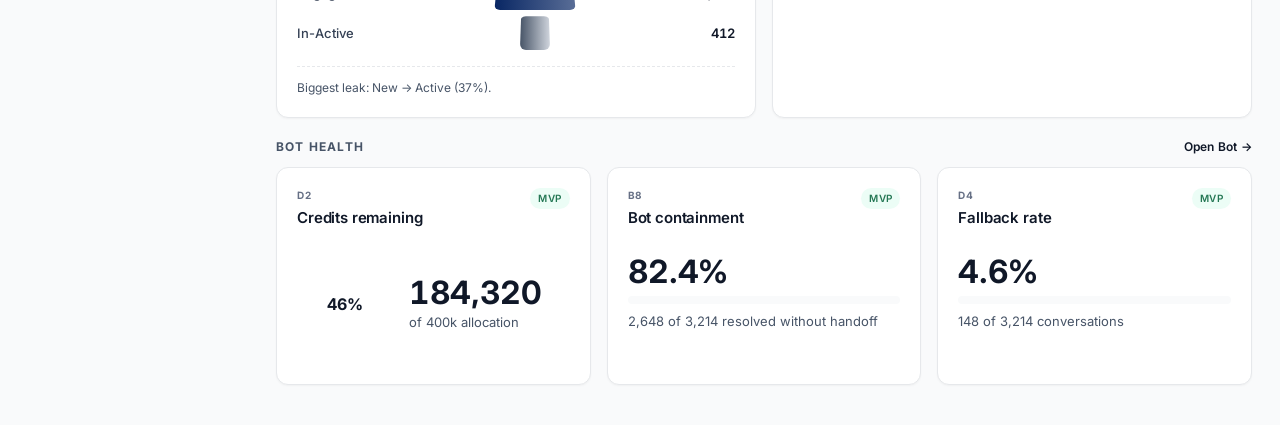
==== commit b8d789a6: "feat(prototype): add Conversations and Customers screens; fix nav and CSS routing - Add Conversation" ====
--- a/docs/prototype/analytics/index.html
+++ b/docs/prototype/analytics/index.html
@@ -20,11 +20,11 @@
       <div class="brand-name">estatia</div>
     </div>
     <nav class="nav">
-      <a class="nav-item"><span class="ico">▦</span> Dashboard</a>
-      <a class="nav-item"><span class="ico">◌</span> Conversations</a>
+      <a class="nav-item" href="../dashboard/"><span class="ico">▦</span> Dashboard</a>
+      <a class="nav-item" href="../conversations/"><span class="ico">◌</span> Conversations</a>
       <a class="nav-item"><span class="ico">⇋</span> Pipeline</a>
       <a class="nav-item"><span class="ico">◫</span> Inventory</a>
-      <a class="nav-item"><span class="ico">☺</span> Customers</a>
+      <a class="nav-item" href="../customers/"><span class="ico">☺</span> Customers</a>
       <a class="nav-item active"><span class="ico">◎</span> Analytics</a>
       <a class="nav-item"><span class="ico">◉</span> Bot Config</a>
       <a class="nav-item"><span class="ico">⌥</span> Team</a>
@@ -94,6 +94,10 @@
         <label class="filter-toggle">
           <input type="checkbox" checked />
           <span>Compare to previous period</span>
+        </label>
+        <label class="filter-toggle">
+          <input type="checkbox" id="filter-returning" />
+          <span>Returning users only</span>
         </label>
       </div>
 
@@ -128,38 +132,295 @@
 
       <!-- Overview placeholder -->
       <div class="tab-panel is-active" data-panel="overview">
-        <div class="placeholder-strip">
-          <div class="placeholder-kpi" aria-hidden="true"></div>
-          <div class="placeholder-kpi" aria-hidden="true"></div>
-          <div class="placeholder-kpi" aria-hidden="true"></div>
-          <div class="placeholder-kpi" aria-hidden="true"></div>
-          <div class="placeholder-kpi" aria-hidden="true"></div>
-        </div>
-        <div class="placeholder-grid">
-          <div class="placeholder-widget placeholder-widget-lg" aria-hidden="true">
-            <div class="placeholder-widget-head"></div>
-            <div class="placeholder-widget-body"></div>
-          </div>
-          <div class="placeholder-widget" aria-hidden="true">
-            <div class="placeholder-widget-head"></div>
-            <div class="placeholder-widget-body"></div>
-          </div>
-          <div class="placeholder-widget" aria-hidden="true">
-            <div class="placeholder-widget-head"></div>
-            <div class="placeholder-widget-body"></div>
-          </div>
-          <div class="placeholder-widget" aria-hidden="true">
-            <div class="placeholder-widget-head"></div>
-            <div class="placeholder-widget-body"></div>
-          </div>
-        </div>
-        <div class="scaffold-note">
-          <span class="scaffold-note-icon" aria-hidden="true">◷</span>
-          <div>
-            <div class="scaffold-note-title">Widgets coming next</div>
-            <div class="scaffold-note-sub muted">Overview will synthesize KPIs and highlights from Demand, Conversations, and Bot performance.</div>
-          </div>
-        </div>
+
+        <!-- Section intro -->
+        <div class="section-intro">
+          <h2 class="section-heading">Overview</h2>
+          <p class="section-sub muted">A snapshot across demand, conversations, funnel, and bot performance. Deep-dive in each tab.</p>
+        </div>
+
+        <!-- ── Headline KPIs (one from each tab) ── -->
+        <div class="analytics-section">
+          <h3 class="section-title">Headline</h3>
+          <div class="kpi-strip">
+            <article class="kpi-card">
+              <div class="kpi-head">
+                <span class="metric-id">B1</span>
+                <span class="phase-pill phase-mvp">MVP</span>
+              </div>
+              <div class="kpi-label">Total conversations</div>
+              <div class="kpi-value">3,214</div>
+              <div class="kpi-delta positive">▲ 6.8% vs previous period</div>
+            </article>
+            <article class="kpi-card">
+              <div class="kpi-head">
+                <span class="metric-id">C2</span>
+                <span class="phase-pill phase-mvp">MVP</span>
+              </div>
+              <div class="kpi-label">Engaged rate</div>
+              <div class="kpi-value">34.6%</div>
+              <div class="kpi-delta positive">▲ 2.1pp vs previous period</div>
+            </article>
+            <article class="kpi-card">
+              <div class="kpi-head">
+                <span class="metric-id">B8</span>
+                <span class="phase-pill phase-mvp">MVP</span>
+              </div>
+              <div class="kpi-label">Bot containment</div>
+              <div class="kpi-value">82.4%</div>
+              <div class="kpi-delta positive">▲ 1.4pp vs previous period</div>
+            </article>
+            <article class="kpi-card">
+              <div class="kpi-head">
+                <span class="metric-id">D2</span>
+                <span class="phase-pill phase-mvp">MVP</span>
+              </div>
+              <div class="kpi-label">Credits remaining</div>
+              <div class="kpi-value">184,320</div>
+              <div class="kpi-delta muted">46% of allocation</div>
+            </article>
+          </div>
+        </div>
+
+        <!-- ── Demand Highlights (mini) ── -->
+        <div class="analytics-section">
+          <div class="section-title-row">
+            <h3 class="section-title">Demand Highlights</h3>
+            <a class="section-link" href="#" data-tab-link="demand">Open Demand →</a>
+          </div>
+          <div class="widget-grid grid-2-1">
+            <article class="widget" data-metric="A1">
+              <header class="widget-head">
+                <div>
+                  <span class="metric-id">A1</span>
+                  <h3 class="widget-title">Top areas</h3>
+                </div>
+                <span class="phase-pill phase-mvp">MVP</span>
+              </header>
+              <div class="widget-body">
+                <ul class="hbar-list hbar-list-compact">
+                  <li><span class="hbar-label">New Cairo</span><div class="hbar"><span class="hbar-fill" style="width:100%"></span></div><span class="hbar-value">412</span></li>
+                  <li><span class="hbar-label">6th of October</span><div class="hbar"><span class="hbar-fill" style="width:82%"></span></div><span class="hbar-value">339</span></li>
+                  <li><span class="hbar-label">Sheikh Zayed</span><div class="hbar"><span class="hbar-fill" style="width:67%"></span></div><span class="hbar-value">276</span></li>
+                  <li><span class="hbar-label">North Coast</span><div class="hbar"><span class="hbar-fill" style="width:55%"></span></div><span class="hbar-value">227</span></li>
+                  <li><span class="hbar-label">Mostakbal City</span><div class="hbar"><span class="hbar-fill" style="width:43%"></span></div><span class="hbar-value">177</span></li>
+                </ul>
+              </div>
+              <footer class="widget-foot muted">Top 5 of 12 tagged areas.</footer>
+            </article>
+
+            <article class="widget" data-metric="A3">
+              <header class="widget-head">
+                <div>
+                  <span class="metric-id">A3</span>
+                  <h3 class="widget-title">Property type mix</h3>
+                </div>
+                <span class="phase-pill phase-mvp">MVP</span>
+              </header>
+              <div class="widget-body donut-body">
+                <div class="donut donut-sm" style="--a:68; --b:18; --c:9; --d:5;" aria-label="Apartment 68%, Villa 18%, Townhouse 9%, Other 5%">
+                  <div class="donut-center">
+                    <div class="donut-total">68%</div>
+                    <div class="donut-label muted">Apartment</div>
+                  </div>
+                </div>
+                <ul class="donut-legend">
+                  <li><span class="sw sw-a"></span>Apartment<b>68%</b></li>
+                  <li><span class="sw sw-b"></span>Villa<b>18%</b></li>
+                  <li><span class="sw sw-c"></span>Townhouse<b>9%</b></li>
+                  <li><span class="sw sw-d"></span>Other<b>5%</b></li>
+                </ul>
+              </div>
+            </article>
+          </div>
+        </div>
+
+        <!-- ── Conversation Pulse ── -->
+        <div class="analytics-section">
+          <div class="section-title-row">
+            <h3 class="section-title">Conversation Pulse</h3>
+            <a class="section-link" href="#" data-tab-link="conversations">Open Conversations →</a>
+          </div>
+          <div class="widget-grid grid-2-1">
+            <article class="widget" data-metric="B1">
+              <header class="widget-head">
+                <div>
+                  <span class="metric-id">B1</span>
+                  <h3 class="widget-title">Volume trend</h3>
+                </div>
+                <span class="phase-pill phase-mvp">MVP</span>
+              </header>
+              <div class="widget-body">
+                <svg class="line-chart" viewBox="0 0 600 200" role="img" aria-label="Conversations per day over the last 30 days">
+                  <defs>
+                    <linearGradient id="ovFill" x1="0" y1="0" x2="0" y2="1">
+                      <stop offset="0%" stop-color="var(--brand-primary)" stop-opacity="0.22"/>
+                      <stop offset="100%" stop-color="var(--brand-primary)" stop-opacity="0"/>
+                    </linearGradient>
+                  </defs>
+                  <polyline class="line-area" fill="url(#ovFill)" stroke="none"
+                    points="0,200 0,150 50,132 100,120 150,128 200,104 250,112 300,88 350,98 400,72 450,80 500,60 550,70 600,48 600,200"/>
+                  <polyline class="line-path" fill="none"
+                    points="0,150 50,132 100,120 150,128 200,104 250,112 300,88 350,98 400,72 450,80 500,60 550,70 600,48"/>
+                </svg>
+                <ul class="line-axis muted">
+                  <li>Mar 22</li><li>Mar 29</li><li>Apr 5</li><li>Apr 12</li><li>Apr 19</li>
+                </ul>
+              </div>
+              <footer class="widget-foot muted">Daily conversation count. Peak 162 on Apr 18.</footer>
+            </article>
+
+            <article class="widget" data-metric="B2">
+              <header class="widget-head">
+                <div>
+                  <span class="metric-id">B2</span>
+                  <h3 class="widget-title">New vs returning</h3>
+                </div>
+                <span class="phase-pill phase-mvp">MVP</span>
+              </header>
+              <div class="widget-body donut-body">
+                <div class="donut donut-sm" style="--a:72; --b:28; --c:0; --d:0;" aria-label="New 72%, Returning 28%">
+                  <div class="donut-center">
+                    <div class="donut-total">72%</div>
+                    <div class="donut-label muted">New</div>
+                  </div>
+                </div>
+                <ul class="donut-legend">
+                  <li><span class="sw sw-a"></span>New<b>2,314</b></li>
+                  <li><span class="sw sw-b"></span>Returning<b>900</b></li>
+                </ul>
+              </div>
+            </article>
+          </div>
+        </div>
+
+        <!-- ── Funnel Snapshot ── -->
+        <div class="analytics-section">
+          <div class="section-title-row">
+            <h3 class="section-title">Funnel Snapshot</h3>
+            <a class="section-link" href="#" data-tab-link="funnel">Open Funnel →</a>
+          </div>
+          <div class="widget-grid grid-2">
+            <article class="widget" data-metric="C1">
+              <header class="widget-head">
+                <div>
+                  <span class="metric-id">C1</span>
+                  <h3 class="widget-title">Pipeline funnel</h3>
+                </div>
+                <span class="phase-pill phase-mvp">MVP</span>
+              </header>
+              <div class="widget-body">
+                <ul class="funnel">
+                  <li class="funnel-row" style="--w:100;">
+                    <span class="funnel-label">New</span>
+                    <span class="funnel-bar"><span class="funnel-fill"></span></span>
+                    <span class="funnel-value">3,214</span>
+                  </li>
+                  <li class="funnel-row" style="--w:63;">
+                    <span class="funnel-label">Active</span>
+                    <span class="funnel-bar"><span class="funnel-fill"></span></span>
+                    <span class="funnel-value">2,024</span>
+                  </li>
+                  <li class="funnel-row" style="--w:35;">
+                    <span class="funnel-label">Engaged</span>
+                    <span class="funnel-bar"><span class="funnel-fill"></span></span>
+                    <span class="funnel-value">1,112</span>
+                  </li>
+                  <li class="funnel-row funnel-row-inactive" style="--w:13;">
+                    <span class="funnel-label">In-Active</span>
+                    <span class="funnel-bar"><span class="funnel-fill"></span></span>
+                    <span class="funnel-value">412</span>
+                  </li>
+                </ul>
+              </div>
+              <footer class="widget-foot muted">Biggest leak: New → Active (37%).</footer>
+            </article>
+
+            <article class="widget" data-metric="C2">
+              <header class="widget-head">
+                <div>
+                  <span class="metric-id">C2</span>
+                  <h3 class="widget-title">Stage conversion</h3>
+                </div>
+                <span class="phase-pill phase-mvp">MVP</span>
+              </header>
+              <div class="widget-body">
+                <ul class="hbar-list hbar-list-compact">
+                  <li><span class="hbar-label">New → Active</span><div class="hbar"><span class="hbar-fill" style="width:63%"></span></div><span class="hbar-value">63%</span></li>
+                  <li><span class="hbar-label">Active → Engaged</span><div class="hbar"><span class="hbar-fill" style="width:55%"></span></div><span class="hbar-value">55%</span></li>
+                  <li><span class="hbar-label">Engaged → In-Active</span><div class="hbar"><span class="hbar-fill" style="width:37%"></span></div><span class="hbar-value">37%</span></li>
+                </ul>
+              </div>
+            </article>
+          </div>
+        </div>
+
+        <!-- ── Bot Health ── -->
+        <div class="analytics-section">
+          <div class="section-title-row">
+            <h3 class="section-title">Bot Health</h3>
+            <a class="section-link" href="#" data-tab-link="bot">Open Bot →</a>
+          </div>
+          <div class="widget-grid grid-3">
+            <article class="widget" data-metric="D2">
+              <header class="widget-head">
+                <div>
+                  <span class="metric-id">D2</span>
+                  <h3 class="widget-title">Credits remaining</h3>
+                </div>
+                <span class="phase-pill phase-mvp">MVP</span>
+              </header>
+              <div class="widget-body">
+                <div class="remaining-card">
+                  <div class="ring" style="--pct:46; --ring-color: var(--brand-primary);">
+                    <div class="ring-center">
+                      <div class="ring-value">46%</div>
+                    </div>
+                  </div>
+                  <div class="remaining-meta">
+                    <div class="remaining-value">184,320</div>
+                    <div class="remaining-sub muted">of 400k allocation</div>
+                  </div>
+                </div>
+              </div>
+            </article>
+
+            <article class="widget" data-metric="B8">
+              <header class="widget-head">
+                <div>
+                  <span class="metric-id">B8</span>
+                  <h3 class="widget-title">Bot containment</h3>
+                </div>
+                <span class="phase-pill phase-mvp">MVP</span>
+              </header>
+              <div class="widget-body">
+                <div class="pct-metric">
+                  <div class="pct-metric-value">82.4%</div>
+                  <div class="pct-metric-bar"><span class="pct-metric-fill" style="width:82.4%"></span></div>
+                  <div class="pct-metric-sub muted">2,648 of 3,214 resolved without handoff</div>
+                </div>
+              </div>
+            </article>
+
+            <article class="widget" data-metric="D4">
+              <header class="widget-head">
+                <div>
+                  <span class="metric-id">D4</span>
+                  <h3 class="widget-title">Fallback rate</h3>
+                </div>
+                <span class="phase-pill phase-mvp">MVP</span>
+              </header>
+              <div class="widget-body">
+                <div class="pct-metric">
+                  <div class="pct-metric-value">4.6%</div>
+                  <div class="pct-metric-bar"><span class="pct-metric-fill" style="width:4.6%"></span></div>
+                  <div class="pct-metric-sub muted">148 of 3,214 conversations</div>
+                </div>
+              </div>
+            </article>
+          </div>
+        </div>
+
       </div>
 
       <!-- DEMAND — Subscriber Analytics: Demand Intelligence (SCR-160) -->
@@ -440,34 +701,728 @@
 
       </div>
 
+      <!-- CONVERSATIONS — Subscriber Analytics: Conversation Intelligence -->
       <div class="tab-panel" data-panel="conversations" hidden>
-        <div class="scaffold-note">
-          <span class="scaffold-note-icon" aria-hidden="true">◷</span>
-          <div>
-            <div class="scaffold-note-title">Conversations — 10 widgets planned</div>
-            <div class="scaffold-note-sub muted">B1–B10. Volume, timing, language, and bot containment.</div>
-          </div>
-        </div>
+
+        <!-- Section intro -->
+        <div class="section-intro">
+          <h2 class="section-heading">Conversations</h2>
+          <p class="section-sub muted">How customers are engaging — volume, timing, language, and bot containment.</p>
+        </div>
+
+        <!-- ── Top Signals ── -->
+        <div class="analytics-section">
+          <h3 class="section-title">Top Signals</h3>
+          <div class="kpi-strip">
+            <div class="kpi-card kpi-signal">
+              <div class="kpi-label">Total conversations</div>
+              <div class="kpi-value">3,214</div>
+              <div class="kpi-delta up">▲ 9% vs previous 30D</div>
+            </div>
+            <div class="kpi-card kpi-signal">
+              <div class="kpi-label">Average messages per conversation</div>
+              <div class="kpi-value">14.2</div>
+              <div class="kpi-delta up">▲ 4% vs previous 30D</div>
+            </div>
+            <div class="kpi-card kpi-signal">
+              <div class="kpi-label">Avg first response time</div>
+              <div class="kpi-value">38s</div>
+              <div class="kpi-delta down">▼ 12s vs previous 30D</div>
+            </div>
+            <div class="kpi-card kpi-signal">
+              <div class="kpi-label">Bot containment rate</div>
+              <div class="kpi-value">72%</div>
+              <div class="kpi-delta good">2,314 conversations</div>
+            </div>
+          </div>
+        </div>
+
+        <!-- ── Volume & Trend ── -->
+        <div class="analytics-section">
+          <h3 class="section-title">Volume &amp; Trend</h3>
+          <div class="widget-grid grid-2-1">
+            <!-- B1 — line trend -->
+            <article class="widget" data-metric="B1">
+              <header class="widget-head">
+                <div>
+                  <span class="metric-id">B1</span>
+                  <h3 class="widget-title">Conversations over time</h3>
+                </div>
+                <div class="widget-actions">
+                  <span class="phase-pill phase-mvp">MVP</span>
+                  <button class="widget-menu" aria-label="Options">⋯</button>
+                </div>
+              </header>
+              <div class="widget-body">
+                <svg class="line-chart" viewBox="0 0 600 220" preserveAspectRatio="none" role="img" aria-label="Daily conversations, last 30 days">
+                  <!-- grid lines -->
+                  <g class="line-grid">
+                    <line x1="0" y1="40" x2="600" y2="40" />
+                    <line x1="0" y1="90" x2="600" y2="90" />
+                    <line x1="0" y1="140" x2="600" y2="140" />
+                    <line x1="0" y1="190" x2="600" y2="190" />
+                  </g>
+                  <!-- area fill -->
+                  <path class="line-area" d="M0,160 L20,150 L40,140 L60,145 L80,120 L100,110 L120,115 L140,95 L160,100 L180,80 L200,85 L220,70 L240,75 L260,60 L280,70 L300,55 L320,65 L340,50 L360,60 L380,45 L400,55 L420,40 L440,50 L460,35 L480,45 L500,30 L520,40 L540,25 L560,35 L580,20 L600,30 L600,220 L0,220 Z" />
+                  <!-- line -->
+                  <path class="line-path" d="M0,160 L20,150 L40,140 L60,145 L80,120 L100,110 L120,115 L140,95 L160,100 L180,80 L200,85 L220,70 L240,75 L260,60 L280,70 L300,55 L320,65 L340,50 L360,60 L380,45 L400,55 L420,40 L440,50 L460,35 L480,45 L500,30 L520,40 L540,25 L560,35 L580,20 L600,30" />
+                </svg>
+                <div class="line-axis muted">
+                  <span>Mar 22</span><span>Mar 29</span><span>Apr 5</span><span>Apr 12</span><span>Apr 20</span>
+                </div>
+              </div>
+              <footer class="widget-foot muted">Daily conversation starts · 3,214 total · peak 148 on Apr 18.</footer>
+            </article>
+
+            <!-- B2 — new vs returning (donut) -->
+            <article class="widget" data-metric="B2">
+              <header class="widget-head">
+                <div>
+                  <span class="metric-id">B2</span>
+                  <h3 class="widget-title">New vs returning</h3>
+                </div>
+                <span class="phase-pill phase-mvp">MVP</span>
+              </header>
+              <div class="widget-body donut-body donut-body-compact">
+                <div class="donut" style="--a:64;--b:100;--c:100;--d:100;">
+                  <div class="donut-center">
+                    <div class="donut-total">3,214</div>
+                    <div class="donut-label muted">customers</div>
+                  </div>
+                </div>
+                <ul class="donut-legend">
+                  <li><span class="sw sw-p1"></span>New<b>64%</b></li>
+                  <li><span class="sw sw-p2"></span>Returning<b>36%</b></li>
+                </ul>
+              </div>
+            </article>
+          </div>
+        </div>
+
+        <!-- ── Activity Patterns ── -->
+        <div class="analytics-section">
+          <h3 class="section-title">Activity Patterns</h3>
+          <div class="widget-grid grid-2-1">
+            <article class="widget" data-metric="B5">
+              <header class="widget-head">
+                <div>
+                  <span class="metric-id">B5</span>
+                  <h3 class="widget-title">Activity heatmap — hour × day</h3>
+                </div>
+                <div class="widget-actions">
+                  <span class="phase-pill phase-mvp">MVP</span>
+                  <button class="widget-menu" aria-label="Options">⋯</button>
+                </div>
+              </header>
+              <div class="widget-body">
+                <div class="heatmap">
+                  <div class="heatmap-hours muted">
+                    <span>12a</span><span>3a</span><span>6a</span><span>9a</span><span>12p</span><span>3p</span><span>6p</span><span>9p</span>
+                  </div>
+                  <div class="heatmap-grid">
+                    <!-- 7 rows × 24 cols. Each cell's intensity via --v (0–4) -->
+                    <!-- Mon -->
+                    <div class="hm-row"><span class="hm-day muted">Mon</span>
+                      <i style="--v:0"></i><i style="--v:0"></i><i style="--v:0"></i><i style="--v:0"></i><i style="--v:0"></i><i style="--v:0"></i><i style="--v:1"></i><i style="--v:1"></i><i style="--v:2"></i><i style="--v:3"></i><i style="--v:3"></i><i style="--v:2"></i><i style="--v:2"></i><i style="--v:3"></i><i style="--v:3"></i><i style="--v:4"></i><i style="--v:4"></i><i style="--v:3"></i><i style="--v:3"></i><i style="--v:2"></i><i style="--v:2"></i><i style="--v:1"></i><i style="--v:1"></i><i style="--v:0"></i>
+                    </div>
+                    <!-- Tue -->
+                    <div class="hm-row"><span class="hm-day muted">Tue</span>
+                      <i style="--v:0"></i><i style="--v:0"></i><i style="--v:0"></i><i style="--v:0"></i><i style="--v:0"></i><i style="--v:0"></i><i style="--v:1"></i><i style="--v:2"></i><i style="--v:3"></i><i style="--v:3"></i><i style="--v:3"></i><i style="--v:2"></i><i style="--v:2"></i><i style="--v:3"></i><i style="--v:4"></i><i style="--v:4"></i><i style="--v:4"></i><i style="--v:3"></i><i style="--v:3"></i><i style="--v:2"></i><i style="--v:2"></i><i style="--v:1"></i><i style="--v:0"></i><i style="--v:0"></i>
+                    </div>
+                    <!-- Wed -->
+                    <div class="hm-row"><span class="hm-day muted">Wed</span>
+                      <i style="--v:0"></i><i style="--v:0"></i><i style="--v:0"></i><i style="--v:0"></i><i style="--v:0"></i><i style="--v:0"></i><i style="--v:1"></i><i style="--v:2"></i><i style="--v:3"></i><i style="--v:4"></i><i style="--v:3"></i><i style="--v:2"></i><i style="--v:3"></i><i style="--v:3"></i><i style="--v:4"></i><i style="--v:4"></i><i style="--v:4"></i><i style="--v:3"></i><i style="--v:3"></i><i style="--v:2"></i><i style="--v:2"></i><i style="--v:1"></i><i style="--v:1"></i><i style="--v:0"></i>
+                    </div>
+                    <!-- Thu -->
+                    <div class="hm-row"><span class="hm-day muted">Thu</span>
+                      <i style="--v:0"></i><i style="--v:0"></i><i style="--v:0"></i><i style="--v:0"></i><i style="--v:0"></i><i style="--v:0"></i><i style="--v:1"></i><i style="--v:2"></i><i style="--v:3"></i><i style="--v:3"></i><i style="--v:3"></i><i style="--v:3"></i><i style="--v:3"></i><i style="--v:4"></i><i style="--v:4"></i><i style="--v:4"></i><i style="--v:3"></i><i style="--v:3"></i><i style="--v:2"></i><i style="--v:2"></i><i style="--v:2"></i><i style="--v:1"></i><i style="--v:1"></i><i style="--v:0"></i>
+                    </div>
+                    <!-- Fri -->
+                    <div class="hm-row"><span class="hm-day muted">Fri</span>
+                      <i style="--v:0"></i><i style="--v:0"></i><i style="--v:0"></i><i style="--v:0"></i><i style="--v:0"></i><i style="--v:0"></i><i style="--v:0"></i><i style="--v:1"></i><i style="--v:1"></i><i style="--v:1"></i><i style="--v:1"></i><i style="--v:1"></i><i style="--v:2"></i><i style="--v:2"></i><i style="--v:2"></i><i style="--v:3"></i><i style="--v:3"></i><i style="--v:2"></i><i style="--v:2"></i><i style="--v:2"></i><i style="--v:1"></i><i style="--v:1"></i><i style="--v:0"></i><i style="--v:0"></i>
+                    </div>
+                    <!-- Sat -->
+                    <div class="hm-row"><span class="hm-day muted">Sat</span>
+                      <i style="--v:0"></i><i style="--v:0"></i><i style="--v:0"></i><i style="--v:0"></i><i style="--v:0"></i><i style="--v:0"></i><i style="--v:1"></i><i style="--v:2"></i><i style="--v:3"></i><i style="--v:3"></i><i style="--v:3"></i><i style="--v:4"></i><i style="--v:4"></i><i style="--v:4"></i><i style="--v:4"></i><i style="--v:3"></i><i style="--v:3"></i><i style="--v:3"></i><i style="--v:2"></i><i style="--v:2"></i><i style="--v:2"></i><i style="--v:1"></i><i style="--v:1"></i><i style="--v:0"></i>
+                    </div>
+                    <!-- Sun -->
+                    <div class="hm-row"><span class="hm-day muted">Sun</span>
+                      <i style="--v:0"></i><i style="--v:0"></i><i style="--v:0"></i><i style="--v:0"></i><i style="--v:0"></i><i style="--v:0"></i><i style="--v:1"></i><i style="--v:2"></i><i style="--v:3"></i><i style="--v:4"></i><i style="--v:4"></i><i style="--v:4"></i><i style="--v:4"></i><i style="--v:4"></i><i style="--v:4"></i><i style="--v:3"></i><i style="--v:3"></i><i style="--v:3"></i><i style="--v:2"></i><i style="--v:2"></i><i style="--v:2"></i><i style="--v:1"></i><i style="--v:1"></i><i style="--v:0"></i>
+                    </div>
+                  </div>
+                  <div class="heatmap-legend">
+                    <span class="muted">Less</span>
+                    <i style="--v:0"></i><i style="--v:1"></i><i style="--v:2"></i><i style="--v:3"></i><i style="--v:4"></i>
+                    <span class="muted">More</span>
+                  </div>
+                </div>
+              </div>
+              <footer class="widget-foot muted">Peak activity: Sunday 9am–3pm. Fridays are consistently quieter.</footer>
+            </article>
+
+            <!-- B5b — Peak Activity by Day (bar chart) -->
+            <article class="widget" data-metric="B5b">
+              <header class="widget-head">
+                <div>
+                  <span class="metric-id">B5·</span>
+                  <h3 class="widget-title">Peak activity by day</h3>
+                </div>
+                <span class="phase-pill phase-mvp">MVP</span>
+              </header>
+              <div class="widget-body">
+                <div class="col-chart" role="img" aria-label="Conversations by day of week">
+                  <div class="col-col"><span class="col-val">412</span><span class="col-bar" style="height:72%"></span><span class="col-label">Mon</span></div>
+                  <div class="col-col"><span class="col-val">446</span><span class="col-bar" style="height:78%"></span><span class="col-label">Tue</span></div>
+                  <div class="col-col"><span class="col-val">488</span><span class="col-bar" style="height:85%"></span><span class="col-label">Wed</span></div>
+                  <div class="col-col"><span class="col-val">502</span><span class="col-bar" style="height:88%"></span><span class="col-label">Thu</span></div>
+                  <div class="col-col"><span class="col-val">241</span><span class="col-bar" style="height:42%"></span><span class="col-label">Fri</span></div>
+                  <div class="col-col"><span class="col-val">530</span><span class="col-bar" style="height:93%"></span><span class="col-label">Sat</span></div>
+                  <div class="col-col is-peak"><span class="col-val">595</span><span class="col-bar" style="height:100%"></span><span class="col-label">Sun</span></div>
+                </div>
+              </div>
+              <footer class="widget-foot muted">Sunday is the busiest day · Friday the quietest.</footer>
+            </article>
+          </div>
+        </div>
+
+        <!-- ── Language ── -->
+        <div class="analytics-section">
+          <h3 class="section-title">Language</h3>
+          <div class="widget-grid">
+            <!-- B6 — language split (stacked bar) -->
+            <article class="widget" data-metric="B6">
+              <header class="widget-head">
+                <div>
+                  <span class="metric-id">B6</span>
+                  <h3 class="widget-title">Language split</h3>
+                </div>
+                <span class="phase-pill phase-mvp">MVP</span>
+              </header>
+              <div class="widget-body stacked-body">
+                <div class="stacked-scale">
+                  <span>0%</span><span>25%</span><span>50%</span><span>75%</span><span>100%</span>
+                </div>
+                <div class="stacked-bar">
+                  <span class="stacked-seg seg-1" style="width:58%">58%</span>
+                  <span class="stacked-seg seg-2" style="width:27%">27%</span>
+                  <span class="stacked-seg seg-3" style="width:15%">15%</span>
+                </div>
+                <ul class="stacked-legend">
+                  <li><span class="sw sw-s1"></span>Arabic<b>1,864</b></li>
+                  <li><span class="sw sw-s2"></span>English<b>868</b></li>
+                  <li><span class="sw sw-s3"></span>Mixed / Franco<b>482</b></li>
+                </ul>
+              </div>
+            </article>
+          </div>
+        </div>
+
+        <!-- ── Conversation Drop-off ── -->
+        <div class="analytics-section">
+          <h3 class="section-title">Conversation Drop-off</h3>
+          <div class="widget-grid">
+            <article class="widget" data-metric="B10">
+              <header class="widget-head">
+                <div>
+                  <span class="metric-id">B10</span>
+                  <h3 class="widget-title">Where customers stop responding</h3>
+                </div>
+                <div class="widget-actions">
+                  <span class="phase-pill phase-mvp">MVP</span>
+                  <button class="widget-menu" aria-label="Options">⋯</button>
+                </div>
+              </header>
+              <div class="widget-body">
+                <div class="col-chart col-chart-wide" role="img" aria-label="Conversation drop-off by stage">
+                  <div class="col-col is-peak"><span class="col-val">38%</span><span class="col-bar" style="height:100%"></span><span class="col-label">Opening<br><span class="muted col-sublabel">No reply after greet</span></span></div>
+                  <div class="col-col"><span class="col-val">24%</span><span class="col-bar" style="height:63%"></span><span class="col-label">Early<br><span class="muted col-sublabel">1–3 messages</span></span></div>
+                  <div class="col-col"><span class="col-val">19%</span><span class="col-bar" style="height:50%"></span><span class="col-label">Mid<br><span class="muted col-sublabel">4–10 messages</span></span></div>
+                  <div class="col-col"><span class="col-val">12%</span><span class="col-bar" style="height:32%"></span><span class="col-label">Late<br><span class="muted col-sublabel">11–20 messages</span></span></div>
+                  <div class="col-col"><span class="col-val">7%</span><span class="col-bar" style="height:18%"></span><span class="col-label">Near close<br><span class="muted col-sublabel">21+ messages</span></span></div>
+                </div>
+              </div>
+              <footer class="widget-foot muted">Most drop-off happens at the opening stage — customers often don't reply to the first bot greeting.</footer>
+            </article>
+          </div>
+        </div>
+
+        <!-- ── Bot Performance ── -->
+        <div class="analytics-section">
+          <h3 class="section-title">Bot Performance</h3>
+          <div class="widget-grid grid-2">
+            <!-- B7 — first response time distribution (moved from Language group) -->
+            <article class="widget" data-metric="B7">
+              <header class="widget-head">
+                <div>
+                  <span class="metric-id">B7</span>
+                  <h3 class="widget-title">First response time</h3>
+                </div>
+                <span class="phase-pill phase-mvp">MVP</span>
+              </header>
+              <div class="widget-body">
+                <div class="col-chart" role="img" aria-label="First response time distribution">
+                  <div class="col-col is-peak"><span class="col-val">47%</span><span class="col-bar" style="height:100%"></span><span class="col-label">&lt; 30s</span></div>
+                  <div class="col-col"><span class="col-val">28%</span><span class="col-bar" style="height:60%"></span><span class="col-label">30–60s</span></div>
+                  <div class="col-col"><span class="col-val">14%</span><span class="col-bar" style="height:30%"></span><span class="col-label">1–5m</span></div>
+                  <div class="col-col"><span class="col-val">7%</span><span class="col-bar" style="height:15%"></span><span class="col-label">5–30m</span></div>
+                  <div class="col-col"><span class="col-val">4%</span><span class="col-bar" style="height:9%"></span><span class="col-label">&gt; 30m</span></div>
+                </div>
+              </div>
+              <footer class="widget-foot muted">75% of first responses within 60 seconds.</footer>
+            </article>
+
+            <!-- B8 — containment rate (rings) -->
+            <article class="widget" data-metric="B8">
+              <header class="widget-head">
+                <div>
+                  <span class="metric-id">B8</span>
+                  <h3 class="widget-title">Bot containment rate</h3>
+                </div>
+                <span class="phase-pill phase-mvp">MVP</span>
+              </header>
+              <div class="widget-body rings-body rings-body-stat">
+                <div class="ring-card">
+                  <div class="ring" style="--pct:72;--ring-color:var(--brand-primary-50);">
+                    <div class="ring-pct">72%</div>
+                  </div>
+                  <div class="ring-label">Bot-only</div>
+                  <div class="ring-sub muted">2,314 conversations</div>
+                </div>
+                <div class="ring-card">
+                  <div class="ring" style="--pct:19;--ring-color:var(--brand-secondary-50);">
+                    <div class="ring-pct">19%</div>
+                  </div>
+                  <div class="ring-label">Handed off</div>
+                  <div class="ring-sub muted">610 conversations</div>
+                </div>
+                <div class="ring-card">
+                  <div class="ring" style="--pct:9;--ring-color:var(--brand-tertiary-50);">
+                    <div class="ring-pct">9%</div>
+                  </div>
+                  <div class="ring-label">Abandoned</div>
+                  <div class="ring-sub muted">290 conversations</div>
+                </div>
+              </div>
+            </article>
+          </div>
+
+          <!-- B9 — handoff reasons (Phase 2 / Non-MVP) -->
+          <div class="widget-grid" style="margin-top: var(--sp-4);">
+            <article class="widget" data-metric="B9">
+              <header class="widget-head">
+                <div>
+                  <span class="metric-id">B9</span>
+                  <h3 class="widget-title">Handoff reasons</h3>
+                </div>
+                <div class="widget-actions">
+                  <span class="phase-pill phase-p2">Future · Non-MVP</span>
+                  <button class="widget-menu" aria-label="Options">⋯</button>
+                </div>
+              </header>
+              <div class="widget-body">
+                <ul class="hbar-list hbar-list-compact">
+                  <li><span class="hbar-label">Price negotiation</span><div class="hbar"><span class="hbar-fill" style="width:100%"></span></div><span class="hbar-value">214</span></li>
+                  <li><span class="hbar-label">Custom payment plan</span><div class="hbar"><span class="hbar-fill" style="width:72%"></span></div><span class="hbar-value">154</span></li>
+                  <li><span class="hbar-label">Unit availability</span><div class="hbar"><span class="hbar-fill" style="width:55%"></span></div><span class="hbar-value">118</span></li>
+                  <li><span class="hbar-label">Site visit request</span><div class="hbar"><span class="hbar-fill" style="width:39%"></span></div><span class="hbar-value">84</span></li>
+                  <li><span class="hbar-label">Complaint / escalation</span><div class="hbar"><span class="hbar-fill" style="width:19%"></span></div><span class="hbar-value">40</span></li>
+                </ul>
+              </div>
+              <footer class="widget-foot muted">Reason tagging is planned for a future release — values shown are illustrative.</footer>
+            </article>
+          </div>
+        </div>
+
       </div>
 
+      <!-- FUNNEL — Subscriber Analytics: Conversion Funnel -->
       <div class="tab-panel" data-panel="funnel" hidden>
-        <div class="scaffold-note">
-          <span class="scaffold-note-icon" aria-hidden="true">◷</span>
-          <div>
-            <div class="scaffold-note-title">Conversion Funnel — 8 widgets planned</div>
-            <div class="scaffold-note-sub muted">C1–C8. Pipeline stage counts, transition rates, and time-in-stage.</div>
-          </div>
-        </div>
+
+        <!-- Section intro -->
+        <div class="section-intro">
+          <h2 class="section-heading">Conversion Funnel</h2>
+          <p class="section-sub muted">Pipeline stage counts, transition rates, and time-in-stage.</p>
+        </div>
+
+        <!-- ── Top Signals ── -->
+        <div class="analytics-section">
+          <h3 class="section-title">Top Signals</h3>
+          <div class="kpi-strip">
+            <div class="kpi-card kpi-signal">
+              <div class="kpi-label">Total conversations</div>
+              <div class="kpi-value">3,214</div>
+              <div class="kpi-delta up">▲ 9% vs previous 30D</div>
+            </div>
+            <div class="kpi-card kpi-signal">
+              <div class="kpi-label">Engaged rate</div>
+              <div class="kpi-value">35%</div>
+              <div class="kpi-delta up">▲ 2pp vs previous 30D</div>
+            </div>
+            <div class="kpi-card kpi-signal">
+              <div class="kpi-label">Conversion rate</div>
+              <div class="kpi-value">6.4%</div>
+              <div class="kpi-delta up">▲ 0.8pp vs previous 30D</div>
+            </div>
+            <div class="kpi-card kpi-signal kpi-conditional" data-requires-filter="returning" hidden>
+              <div class="kpi-label">
+                Re-engagement rate
+                <span class="kpi-filter-tag">Returning users only</span>
+              </div>
+              <div class="kpi-value">22%</div>
+              <div class="kpi-delta good">Reactivated within 14 days</div>
+            </div>
+          </div>
+        </div>
+
+        <!-- ── Pipeline Funnel ── -->
+        <div class="analytics-section">
+          <h3 class="section-title">Pipeline Funnel</h3>
+          <div class="widget-grid grid-2-1">
+            <!-- C1 — funnel visual -->
+            <article class="widget" data-metric="C1">
+              <header class="widget-head">
+                <div>
+                  <span class="metric-id">C1</span>
+                  <h3 class="widget-title">Pipeline stage counts</h3>
+                </div>
+                <div class="widget-actions">
+                  <span class="phase-pill phase-mvp">MVP</span>
+                  <button class="widget-menu" aria-label="Options">⋯</button>
+                </div>
+              </header>
+              <div class="widget-body">
+                <ul class="funnel">
+                  <li class="funnel-row" style="--w:100;">
+                    <span class="funnel-label">New</span>
+                    <span class="funnel-bar"><span class="funnel-fill"></span></span>
+                    <span class="funnel-value">3,214</span>
+                  </li>
+                  <li class="funnel-conv" aria-hidden="true">
+                    <span class="funnel-conv-label">Conversion</span>
+                    <span class="funnel-conv-pct">63%</span>
+                  </li>
+                  <li class="funnel-row" style="--w:63;">
+                    <span class="funnel-label">Active</span>
+                    <span class="funnel-bar"><span class="funnel-fill"></span></span>
+                    <span class="funnel-value">2,024</span>
+                  </li>
+                  <li class="funnel-conv" aria-hidden="true">
+                    <span class="funnel-conv-label">Conversion</span>
+                    <span class="funnel-conv-pct">55%</span>
+                  </li>
+                  <li class="funnel-row" style="--w:35;">
+                    <span class="funnel-label">Engaged</span>
+                    <span class="funnel-bar"><span class="funnel-fill"></span></span>
+                    <span class="funnel-value">1,112</span>
+                  </li>
+                  <li class="funnel-conv funnel-conv-drop" aria-hidden="true">
+                    <span class="funnel-conv-label">Drop to inactive</span>
+                    <span class="funnel-conv-pct">37%</span>
+                  </li>
+                  <li class="funnel-row funnel-row-inactive" style="--w:13;">
+                    <span class="funnel-label">In-Active</span>
+                    <span class="funnel-bar"><span class="funnel-fill"></span></span>
+                    <span class="funnel-value">412</span>
+                  </li>
+                </ul>
+              </div>
+              <footer class="widget-foot muted">Click a stage to filter the Conversations list by that stage.</footer>
+            </article>
+
+            <!-- C2 — stage-to-stage conversion -->
+            <article class="widget" data-metric="C2">
+              <header class="widget-head">
+                <div>
+                  <span class="metric-id">C2</span>
+                  <h3 class="widget-title">Stage conversion rates</h3>
+                </div>
+                <span class="phase-pill phase-mvp">MVP</span>
+              </header>
+              <div class="widget-body">
+                <ul class="hbar-list hbar-list-compact">
+                  <li><span class="hbar-label">New → Active</span><div class="hbar"><span class="hbar-fill" style="width:63%"></span></div><span class="hbar-value">63%</span></li>
+                  <li><span class="hbar-label">Active → Engaged</span><div class="hbar"><span class="hbar-fill" style="width:55%"></span></div><span class="hbar-value">55%</span></li>
+                  <li><span class="hbar-label">Engaged → In-Active</span><div class="hbar"><span class="hbar-fill" style="width:37%"></span></div><span class="hbar-value">37%</span></li>
+                </ul>
+              </div>
+              <footer class="widget-foot muted">Biggest drop-off: New → Active.</footer>
+            </article>
+          </div>
+        </div>
+
+        <!-- ── Velocity &amp; Drop-off ── -->
+        <div class="analytics-section">
+          <h3 class="section-title">Velocity &amp; Drop-off</h3>
+          <div class="widget-grid grid-2">
+            <!-- C3 — avg time in stage -->
+            <article class="widget" data-metric="C3">
+              <header class="widget-head">
+                <div>
+                  <span class="metric-id">C3</span>
+                  <h3 class="widget-title">Average time per stage</h3>
+                </div>
+                <span class="phase-pill phase-mvp">MVP</span>
+              </header>
+              <div class="widget-body">
+                <div class="col-chart" role="img" aria-label="Average days spent in each stage">
+                  <div class="col-col"><span class="col-val">1d</span><span class="col-bar" style="height:5%"></span><span class="col-label">New</span></div>
+                  <div class="col-col"><span class="col-val">4d</span><span class="col-bar" style="height:20%"></span><span class="col-label">Active</span></div>
+                  <div class="col-col"><span class="col-val">7d</span><span class="col-bar" style="height:35%"></span><span class="col-label">Engaged</span></div>
+                  <div class="col-col is-peak"><span class="col-val">21d</span><span class="col-bar" style="height:100%"></span><span class="col-label">In-Active</span></div>
+                </div>
+              </div>
+              <footer class="widget-foot muted">Conversations stay In-Active on average 21 days before auto-close.</footer>
+            </article>
+
+            <!-- C5 — biggest drop-off points -->
+            <article class="widget" data-metric="C5">
+              <header class="widget-head">
+                <div>
+                  <span class="metric-id">C5</span>
+                  <h3 class="widget-title">Biggest drop-off points</h3>
+                </div>
+                <span class="phase-pill phase-mvp">MVP</span>
+              </header>
+              <div class="widget-body">
+                <ul class="dist-list">
+                  <li>
+                    <div class="dist-row"><span class="dist-label">New → Active</span><span class="dist-value">1,190 dropped (37%)</span></div>
+                    <div class="dist-bar"><span class="dist-fill" style="width:100%"></span></div>
+                  </li>
+                  <li>
+                    <div class="dist-row"><span class="dist-label">Active → Engaged</span><span class="dist-value">912 dropped (45%)</span></div>
+                    <div class="dist-bar"><span class="dist-fill" style="width:77%"></span></div>
+                  </li>
+                  <li>
+                    <div class="dist-row"><span class="dist-label">Engaged → In-Active</span><span class="dist-value">412 moved to inactive (37%)</span></div>
+                    <div class="dist-bar"><span class="dist-fill" style="width:35%"></span></div>
+                  </li>
+                </ul>
+              </div>
+              <footer class="widget-foot muted">Biggest leak: New → Active. Most leads go silent right after first reply.</footer>
+            </article>
+          </div>
+        </div>
+
+        <!-- ── Broker-only: Commission Tracked (separate metric, not funnel) ── -->
+        <div class="analytics-section broker-only" hidden>
+          <div class="section-title-row">
+            <h3 class="section-title">Broker Metric</h3>
+            <span class="phase-pill phase-broker">Broker mode</span>
+          </div>
+          <div class="widget-grid grid-1">
+            <article class="widget widget-metric" data-metric="C7">
+              <header class="widget-head">
+                <div>
+                  <span class="metric-id">C7</span>
+                  <h3 class="widget-title">Commission tracked</h3>
+                </div>
+                <div class="widget-actions">
+                  <span class="phase-pill phase-broker">Broker</span>
+                  <button class="widget-menu" aria-label="Options">⋯</button>
+                </div>
+              </header>
+              <div class="widget-body">
+                <div class="metric-hero">
+                  <div class="metric-hero-value">EGP 7.1M</div>
+                  <div class="metric-hero-sub muted">Tracked commission on closed deals this period</div>
+                  <div class="metric-hero-delta positive">▲ 12.4% vs previous period</div>
+                </div>
+              </div>
+              <footer class="widget-foot muted">Standalone metric — not part of the conversation funnel.</footer>
+            </article>
+          </div>
+        </div>
+
       </div>
 
       <div class="tab-panel" data-panel="bot" hidden>
-        <div class="scaffold-note">
-          <span class="scaffold-note-icon" aria-hidden="true">◷</span>
-          <div>
-            <div class="scaffold-note-title">Bot Performance — 6 widgets planned</div>
-            <div class="scaffold-note-sub muted">D1–D6. Credits, cost efficiency, fallback rate, and projections.</div>
-          </div>
-        </div>
+
+        <!-- ── Top Signals (KPIs) ── -->
+        <div class="analytics-section">
+          <h3 class="section-title">Top Signals</h3>
+          <div class="kpi-strip">
+            <article class="kpi-card" data-metric="D2">
+              <div class="kpi-head">
+                <span class="metric-id">D2</span>
+                <span class="phase-pill phase-mvp">MVP</span>
+              </div>
+              <div class="kpi-label">Credits remaining</div>
+              <div class="kpi-value">184,320</div>
+              <div class="kpi-delta muted">46% of allocation</div>
+            </article>
+            <article class="kpi-card" data-metric="D1">
+              <div class="kpi-head">
+                <span class="metric-id">D1</span>
+                <span class="phase-pill phase-mvp">MVP</span>
+              </div>
+              <div class="kpi-label">Credits consumed</div>
+              <div class="kpi-value">215,680</div>
+              <div class="kpi-delta positive">▲ 8.2% vs previous period</div>
+            </article>
+            <article class="kpi-card" data-metric="D3">
+              <div class="kpi-head">
+                <span class="metric-id">D3</span>
+                <span class="phase-pill phase-data">MVP-data</span>
+              </div>
+              <div class="kpi-label">Avg credits per conversation</div>
+              <div class="kpi-value">67.1</div>
+              <div class="kpi-delta negative">▼ 3.4% vs previous period</div>
+            </article>
+            <article class="kpi-card" data-metric="D4">
+              <div class="kpi-head">
+                <span class="metric-id">D4</span>
+                <span class="phase-pill phase-mvp">MVP</span>
+              </div>
+              <div class="kpi-label">Fallback / dead-end rate</div>
+              <div class="kpi-value">4.6%</div>
+              <div class="kpi-delta positive">▼ 1.2pp vs previous period</div>
+            </article>
+          </div>
+        </div>
+
+        <!-- ── Usage & Trend ── -->
+        <div class="analytics-section">
+          <h3 class="section-title">Usage &amp; Trend</h3>
+          <div class="widget-grid grid-2-1">
+            <!-- D1 — credits consumed trend line -->
+            <article class="widget" data-metric="D1">
+              <header class="widget-head">
+                <div>
+                  <span class="metric-id">D1</span>
+                  <h3 class="widget-title">AI credits consumed</h3>
+                </div>
+                <span class="phase-pill phase-mvp">MVP</span>
+              </header>
+              <div class="widget-body">
+                <svg class="line-chart" viewBox="0 0 600 200" role="img" aria-label="Daily AI credits consumed trend">
+                  <defs>
+                    <linearGradient id="creditFill" x1="0" y1="0" x2="0" y2="1">
+                      <stop offset="0%" stop-color="var(--brand-primary)" stop-opacity="0.22"/>
+                      <stop offset="100%" stop-color="var(--brand-primary)" stop-opacity="0"/>
+                    </linearGradient>
+                  </defs>
+                  <polyline class="line-area" fill="url(#creditFill)" stroke="none"
+                    points="0,200 0,140 50,120 100,132 150,108 200,96 250,110 300,84 350,72 400,92 450,64 500,56 550,68 600,44 600,200"/>
+                  <polyline class="line-path" fill="none"
+                    points="0,140 50,120 100,132 150,108 200,96 250,110 300,84 350,72 400,92 450,64 500,56 550,68 600,44"/>
+                </svg>
+                <ul class="line-axis muted">
+                  <li>Mar 22</li><li>Mar 29</li><li>Apr 5</li><li>Apr 12</li><li>Apr 19</li>
+                </ul>
+              </div>
+              <footer class="widget-foot muted">Daily consumption. Peak 18,420 credits on Apr 18.</footer>
+            </article>
+
+            <!-- D2 — credits remaining gauge -->
+            <article class="widget" data-metric="D2">
+              <header class="widget-head">
+                <div>
+                  <span class="metric-id">D2</span>
+                  <h3 class="widget-title">Credits remaining</h3>
+                </div>
+                <span class="phase-pill phase-mvp">MVP</span>
+              </header>
+              <div class="widget-body">
+                <div class="remaining-card">
+                  <div class="ring" style="--pct:46; --ring-color: var(--brand-primary);">
+                    <div class="ring-center">
+                      <div class="ring-value">46%</div>
+                    </div>
+                  </div>
+                  <div class="remaining-meta">
+                    <div class="remaining-value">184,320</div>
+                    <div class="remaining-sub muted">credits remaining · 46% of allocation</div>
+                  </div>
+                </div>
+              </div>
+            </article>
+          </div>
+        </div>
+
+        <!-- ── Cost Efficiency ── -->
+        <div class="analytics-section">
+          <h3 class="section-title">Cost Efficiency</h3>
+          <div class="widget-grid grid-2">
+            <!-- D3 — avg credits per conversation histogram -->
+            <article class="widget" data-metric="D3">
+              <header class="widget-head">
+                <div>
+                  <span class="metric-id">D3</span>
+                  <h3 class="widget-title">Avg credits per conversation</h3>
+                </div>
+                <div class="widget-actions">
+                  <span class="phase-pill phase-data">MVP-data</span>
+                  <button class="widget-menu" aria-label="Options">⋯</button>
+                </div>
+              </header>
+              <div class="widget-body">
+                <div class="metric-lede">
+                  <div class="metric-lede-value">67.1</div>
+                  <div class="metric-lede-sub muted">avg credits per conversation</div>
+                </div>
+                <div class="col-chart col-chart-compact" role="img" aria-label="Credits per conversation distribution">
+                  <div class="col-col"><span class="col-val">412</span><span class="col-bar" style="height:34%"></span><span class="col-label">Low<br><small>&lt; 30</small></span></div>
+                  <div class="col-col is-peak"><span class="col-val">2,190</span><span class="col-bar" style="height:100%"></span><span class="col-label">Typical<br><small>30–100</small></span></div>
+                  <div class="col-col"><span class="col-val">612</span><span class="col-bar" style="height:52%"></span><span class="col-label">High<br><small>100+</small></span></div>
+                </div>
+              </div>
+              <footer class="widget-foot muted">Most conversations fall in the Typical range (30–100 credits).</footer>
+            </article>
+
+            <!-- D5 — per-conversation token cap hit rate -->
+            <article class="widget" data-metric="D5">
+              <header class="widget-head">
+                <div>
+                  <span class="metric-id">D5</span>
+                  <h3 class="widget-title">Token cap hit rate</h3>
+                </div>
+                <div class="widget-actions">
+                  <span class="phase-pill phase-data">MVP-data</span>
+                  <button class="widget-menu" aria-label="Options">⋯</button>
+                </div>
+              </header>
+              <div class="widget-body">
+                <div class="pct-metric">
+                  <div class="pct-metric-value">2.8%</div>
+                  <div class="pct-metric-bar" role="img" aria-label="2.8% of conversations hit the token cap">
+                    <span class="pct-metric-fill" style="width:2.8%"></span>
+                  </div>
+                  <div class="pct-metric-sub muted">90 of 3,214 conversations</div>
+                </div>
+              </div>
+              <footer class="widget-foot muted">Share of conversations that hit the per-conversation token cap.</footer>
+            </article>
+          </div>
+        </div>
+
+        <!-- ── Reliability & Projection ── -->
+        <div class="analytics-section">
+          <h3 class="section-title">Reliability</h3>
+          <div class="widget-grid grid-1">
+            <!-- D4 — fallback / dead-end rate -->
+            <article class="widget" data-metric="D4">
+              <header class="widget-head">
+                <div>
+                  <span class="metric-id">D4</span>
+                  <h3 class="widget-title">Fallback / dead-end rate</h3>
+                </div>
+                <span class="phase-pill phase-mvp">MVP</span>
+              </header>
+              <div class="widget-body">
+                <div class="pct-metric">
+                  <div class="pct-metric-value">4.6%</div>
+                  <div class="pct-metric-bar" role="img" aria-label="4.6% of conversations hit the dead-end template">
+                    <span class="pct-metric-fill" style="width:4.6%"></span>
+                  </div>
+                  <div class="pct-metric-sub muted">148 of 3,214 conversations</div>
+                </div>
+              </div>
+              <footer class="widget-foot muted">Share of conversations that reached the dead-end template.</footer>
+            </article>
+          </div>
+        </div>
+
       </div>
 
     </section>
--- a/docs/prototype/analytics/styles.css
+++ b/docs/prototype/analytics/styles.css
@@ -295,7 +295,21 @@
   display: flex;
   align-items: center;
   gap: var(--sp-2);
-}
+  justify-content: space-between;
+}
+.section-link {
+  font-size: 12px;
+  font-weight: 600;
+  color: var(--brand-primary);
+  text-decoration: none;
+  letter-spacing: 0.02em;
+}
+.section-link:hover { text-decoration: underline; }
+
+/* Small donut variant for Overview highlights */
+.donut.donut-sm { width: 120px; height: 120px; --ring: 14px; }
+.donut.donut-sm ~ .donut-legend,
+.donut.donut-sm + .donut-legend { font-size: 12px; }
 
 /* Broker-only visibility (body / account flips data-mode="broker" to reveal) */
 .broker-only[hidden] { display: none; }
@@ -555,6 +569,26 @@
 .kpi-delta.up { color: var(--success-70); }
 .kpi-delta.down { color: var(--danger-70); }
 .kpi-delta.good { color: var(--text-light); }
+
+/* Conditional KPI card — revealed by a filter */
+.kpi-conditional {
+  border-style: dashed;
+  background: var(--bg-brand-secondary-lighter, var(--bg-default));
+}
+.kpi-conditional[hidden] { display: none; }
+.kpi-filter-tag {
+  display: inline-block;
+  margin-left: var(--sp-1);
+  font-size: 9px;
+  font-weight: 700;
+  letter-spacing: .06em;
+  text-transform: uppercase;
+  padding: 2px 6px;
+  border-radius: 999px;
+  background: var(--bg-light);
+  color: var(--text-lighter);
+  vertical-align: middle;
+}
 
 /* ─────────── Shared color swatches ─────────── */
 .sw {
@@ -734,7 +768,20 @@
   font-size: 11px;
   color: var(--text-light);
   font-weight: 500;
-}
+  text-align: center;
+  line-height: 1.4;
+}
+.col-sublabel {
+  display: block;
+  font-size: 10px;
+  font-weight: 400;
+  margin-top: 2px;
+}
+.col-chart.col-chart-wide {
+  height: 220px;
+  gap: var(--sp-3);
+}
+.col-chart.col-chart-wide .col-bar { max-width: 80px; }
 
 /* ─────────── Stacked segmented bar (A5) ─────────── */
 .stacked-body {
@@ -841,6 +888,375 @@
   margin-top: var(--sp-2);
 }
 .ring-sub { font-size: 12px; }
+
+/* Ring + side-stack layout (D2, D4, D5) */
+.ring-grid {
+  display: grid;
+  grid-template-columns: 140px 1fr;
+  gap: var(--sp-4);
+  align-items: center;
+}
+.ring-grid.ring-grid-single { grid-template-columns: 140px 1fr; }
+.ring-wrap { display: grid; place-items: center; }
+.ring-center {
+  position: absolute;
+  inset: 0;
+  display: grid;
+  place-items: center;
+  text-align: center;
+  z-index: 1;
+}
+.ring-value {
+  font-size: 22px;
+  font-weight: 700;
+  color: var(--text-default);
+  font-variant-numeric: tabular-nums;
+  line-height: 1.05;
+}
+.ring-stack {
+  list-style: none;
+  padding: 0;
+  margin: 0;
+  display: flex;
+  flex-direction: column;
+  gap: var(--sp-2);
+  font-size: 13px;
+}
+.ring-stack li {
+  display: flex;
+  justify-content: space-between;
+  gap: var(--sp-3);
+}
+.ring-stack li b {
+  font-weight: 600;
+  color: var(--text-default);
+  font-variant-numeric: tabular-nums;
+}
+.ring-stack .ring-total {
+  padding-top: var(--sp-2);
+  border-top: 1px solid var(--border-alt);
+  font-weight: 600;
+  color: var(--text-default);
+}
+.ring-stack .positive { color: #2f8a5c; }
+.ring-stack .negative { color: #b2553a; }
+
+/* Simplified remaining-credits card (D2) */
+.remaining-card {
+  display: flex;
+  align-items: center;
+  gap: var(--sp-4);
+  padding: var(--sp-3) 0;
+}
+.remaining-card .ring { width: 96px; height: 96px; --thickness: 10px; }
+.remaining-card .ring-value { font-size: 16px; }
+.remaining-meta {
+  display: flex;
+  flex-direction: column;
+  gap: var(--sp-1);
+}
+.remaining-value {
+  font-size: 32px;
+  font-weight: 700;
+  color: var(--text-default);
+  font-variant-numeric: tabular-nums;
+  letter-spacing: -0.01em;
+  line-height: 1;
+}
+.remaining-sub { font-size: 13px; }
+
+/* Simple % metric + bar (D4, D5) */
+.pct-metric {
+  display: flex;
+  flex-direction: column;
+  gap: var(--sp-2);
+  padding: var(--sp-3) 0;
+}
+.pct-metric-value {
+  font-size: 32px;
+  font-weight: 700;
+  color: var(--text-default);
+  font-variant-numeric: tabular-nums;
+  letter-spacing: -0.01em;
+  line-height: 1;
+}
+.pct-metric-bar {
+  position: relative;
+  height: 8px;
+  background: var(--bg-light);
+  border-radius: 999px;
+  overflow: hidden;
+}
+.pct-metric-fill {
+  position: absolute;
+  inset: 0 auto 0 0;
+  background: var(--brand-primary);
+  border-radius: 999px;
+}
+.pct-metric-sub { font-size: 13px; }
+
+/* Small lede above a compact chart (D3) */
+.metric-lede {
+  display: flex;
+  align-items: baseline;
+  gap: var(--sp-2);
+  margin-bottom: var(--sp-3);
+}
+.metric-lede-value {
+  font-size: 28px;
+  font-weight: 700;
+  color: var(--text-default);
+  font-variant-numeric: tabular-nums;
+  letter-spacing: -0.01em;
+  line-height: 1;
+}
+.metric-lede-sub { font-size: 13px; }
+
+.col-chart.col-chart-compact { height: 140px; gap: var(--sp-4); }
+.col-chart-compact .col-label small { display: block; color: var(--text-lighter); font-weight: 400; }
+
+/* ─────────── Funnel (C1) ─────────── */
+.funnel {
+  list-style: none;
+  display: flex;
+  flex-direction: column;
+  gap: var(--sp-1-5);
+}
+.funnel-row {
+  display: grid;
+  grid-template-columns: 110px 1fr 72px;
+  align-items: center;
+  gap: var(--sp-3);
+  font-size: 13px;
+}
+.funnel-label {
+  color: var(--text-light);
+  font-weight: 500;
+  white-space: nowrap;
+}
+.funnel-bar {
+  display: flex;
+  justify-content: center;
+  height: 34px;
+}
+.funnel-fill {
+  display: block;
+  height: 100%;
+  width: calc(var(--w) * 1%);
+  background: linear-gradient(
+    90deg,
+    var(--brand-primary-50),
+    var(--brand-primary-30)
+  );
+  border-radius: 6px;
+  clip-path: polygon(4% 0, 96% 0, 100% 100%, 0 100%);
+  transition: width .6s ease;
+}
+.funnel-row-won .funnel-fill {
+  background: linear-gradient(
+    90deg,
+    var(--success-50, #52a675),
+    var(--success-30, #7cc09a)
+  );
+}
+.funnel-row-inactive .funnel-fill {
+  background: linear-gradient(
+    90deg,
+    var(--text-lighter),
+    var(--border-default)
+  );
+}
+.funnel-value {
+  text-align: right;
+  font-weight: 600;
+  color: var(--text-default);
+  font-variant-numeric: tabular-nums;
+}
+.funnel-conv {
+  display: grid;
+  grid-template-columns: 110px 1fr 72px;
+  align-items: center;
+  gap: var(--sp-3);
+  padding: 2px 0;
+  font-size: 11px;
+  color: var(--text-lighter);
+  text-transform: uppercase;
+  letter-spacing: 0.04em;
+}
+.funnel-conv-label {
+  grid-column: 1;
+  text-align: right;
+  padding-right: var(--sp-2);
+}
+.funnel-conv::before {
+  content: "";
+  grid-column: 2;
+  height: 1px;
+  background: linear-gradient(90deg, var(--border-default), transparent);
+  margin: 0 var(--sp-3);
+}
+.funnel-conv-pct {
+  grid-column: 3;
+  text-align: right;
+  font-weight: 700;
+  color: var(--text-default);
+  font-variant-numeric: tabular-nums;
+  font-size: 12px;
+}
+.funnel-conv-drop .funnel-conv-pct { color: var(--danger, #b2553a); }
+
+/* ─────────── Single-column widget grid ─────────── */
+.widget-grid.grid-1 { grid-template-columns: 1fr; }
+
+/* ─────────── Standalone metric hero (C7 Commission tracked) ─────────── */
+.widget-metric .metric-hero {
+  display: flex;
+  flex-direction: column;
+  gap: var(--sp-2);
+  padding: var(--sp-4) 0;
+}
+.metric-hero-value {
+  font-size: 36px;
+  font-weight: 700;
+  letter-spacing: -0.02em;
+  color: var(--text-default);
+  font-variant-numeric: tabular-nums;
+}
+.metric-hero-sub { font-size: 13px; }
+.metric-hero-delta {
+  font-size: 12px;
+  font-weight: 600;
+}
+.metric-hero-delta.positive { color: #2f8a5c; }
+.metric-hero-delta.negative { color: #b2553a; }
+
+/* ─────────── Forecast cards (C8) ─────────── */
+.forecast-grid {
+  display: grid;
+  grid-template-columns: 1fr 1fr;
+  gap: var(--sp-3);
+}
+.forecast-card {
+  padding: var(--sp-4);
+  border: 1px dashed var(--border-alt);
+  border-radius: var(--radius-sm);
+  background: var(--bg-light);
+  display: flex;
+  flex-direction: column;
+  gap: 4px;
+}
+.forecast-label { font-size: 11px; text-transform: uppercase; letter-spacing: .06em; }
+.forecast-value {
+  font-size: 22px;
+  font-weight: 700;
+  color: var(--text-default);
+  font-variant-numeric: tabular-nums;
+  letter-spacing: -.02em;
+}
+.forecast-sub { font-size: 12px; }
+
+/* ─────────── Line chart (B1) ─────────── */
+.line-chart {
+  width: 100%;
+  height: 220px;
+  display: block;
+}
+.line-chart .line-grid line {
+  stroke: var(--border-alt);
+  stroke-width: 1;
+  stroke-dasharray: 2 4;
+}
+.line-chart .line-path {
+  fill: none;
+  stroke: var(--brand-primary-50);
+  stroke-width: 2.5;
+  stroke-linejoin: round;
+  stroke-linecap: round;
+  vector-effect: non-scaling-stroke;
+}
+.line-chart .line-area {
+  fill: var(--brand-primary-50);
+  opacity: .1;
+}
+.line-axis {
+  display: flex;
+  justify-content: space-between;
+  font-size: 11px;
+  margin-top: var(--sp-2);
+}
+
+/* ─────────── Heatmap (B5) ─────────── */
+.heatmap {
+  display: flex;
+  flex-direction: column;
+  gap: var(--sp-2);
+}
+.heatmap-hours {
+  display: grid;
+  grid-template-columns: 36px repeat(8, 1fr);
+  font-size: 10px;
+  padding-left: 0;
+}
+.heatmap-hours span:first-child { grid-column: 2; }
+.heatmap-hours span {
+  text-align: left;
+}
+.heatmap-grid {
+  display: flex;
+  flex-direction: column;
+  gap: 3px;
+}
+.hm-row {
+  display: grid;
+  grid-template-columns: 36px repeat(24, 1fr);
+  gap: 3px;
+  align-items: center;
+}
+.hm-day {
+  font-size: 11px;
+  font-weight: 500;
+}
+.hm-row i {
+  display: block;
+  height: 18px;
+  border-radius: 3px;
+  background: var(--bg-light);
+  transition: transform .15s;
+}
+.hm-row i[style*="--v:1"] { background: color-mix(in srgb, var(--brand-primary-50) 20%, var(--bg-light)); }
+.hm-row i[style*="--v:2"] { background: color-mix(in srgb, var(--brand-primary-50) 45%, var(--bg-light)); }
+.hm-row i[style*="--v:3"] { background: color-mix(in srgb, var(--brand-primary-50) 70%, var(--bg-light)); }
+.hm-row i[style*="--v:4"] { background: var(--brand-primary-50); }
+.hm-row i:hover { transform: scale(1.15); cursor: pointer; }
+.heatmap-legend {
+  display: flex;
+  align-items: center;
+  gap: var(--sp-2);
+  justify-content: flex-end;
+  font-size: 11px;
+}
+.heatmap-legend i {
+  display: block;
+  width: 16px;
+  height: 12px;
+  border-radius: 3px;
+  background: var(--bg-light);
+}
+.heatmap-legend i[style*="--v:1"] { background: color-mix(in srgb, var(--brand-primary-50) 20%, var(--bg-light)); }
+.heatmap-legend i[style*="--v:2"] { background: color-mix(in srgb, var(--brand-primary-50) 45%, var(--bg-light)); }
+.heatmap-legend i[style*="--v:3"] { background: color-mix(in srgb, var(--brand-primary-50) 70%, var(--bg-light)); }
+.heatmap-legend i[style*="--v:4"] { background: var(--brand-primary-50); }
+
+/* Compact donut variant (inside grid-3 or smaller cards) */
+.donut-body-compact .donut { width: 120px; height: 120px; --ring: 14px; }
+.donut-body-compact .donut-total { font-size: 16px; }
+
+/* Responsive — heatmap shrinks gracefully */
+@media (max-width: 860px) {
+  .hm-row { grid-template-columns: 28px repeat(24, 1fr); gap: 2px; }
+  .hm-row i { height: 14px; }
+  .heatmap-hours { grid-template-columns: 28px repeat(8, 1fr); }
+}
 
 /* ─────────── Responsive ─────────── */
 @media (max-width: 1200px) {
